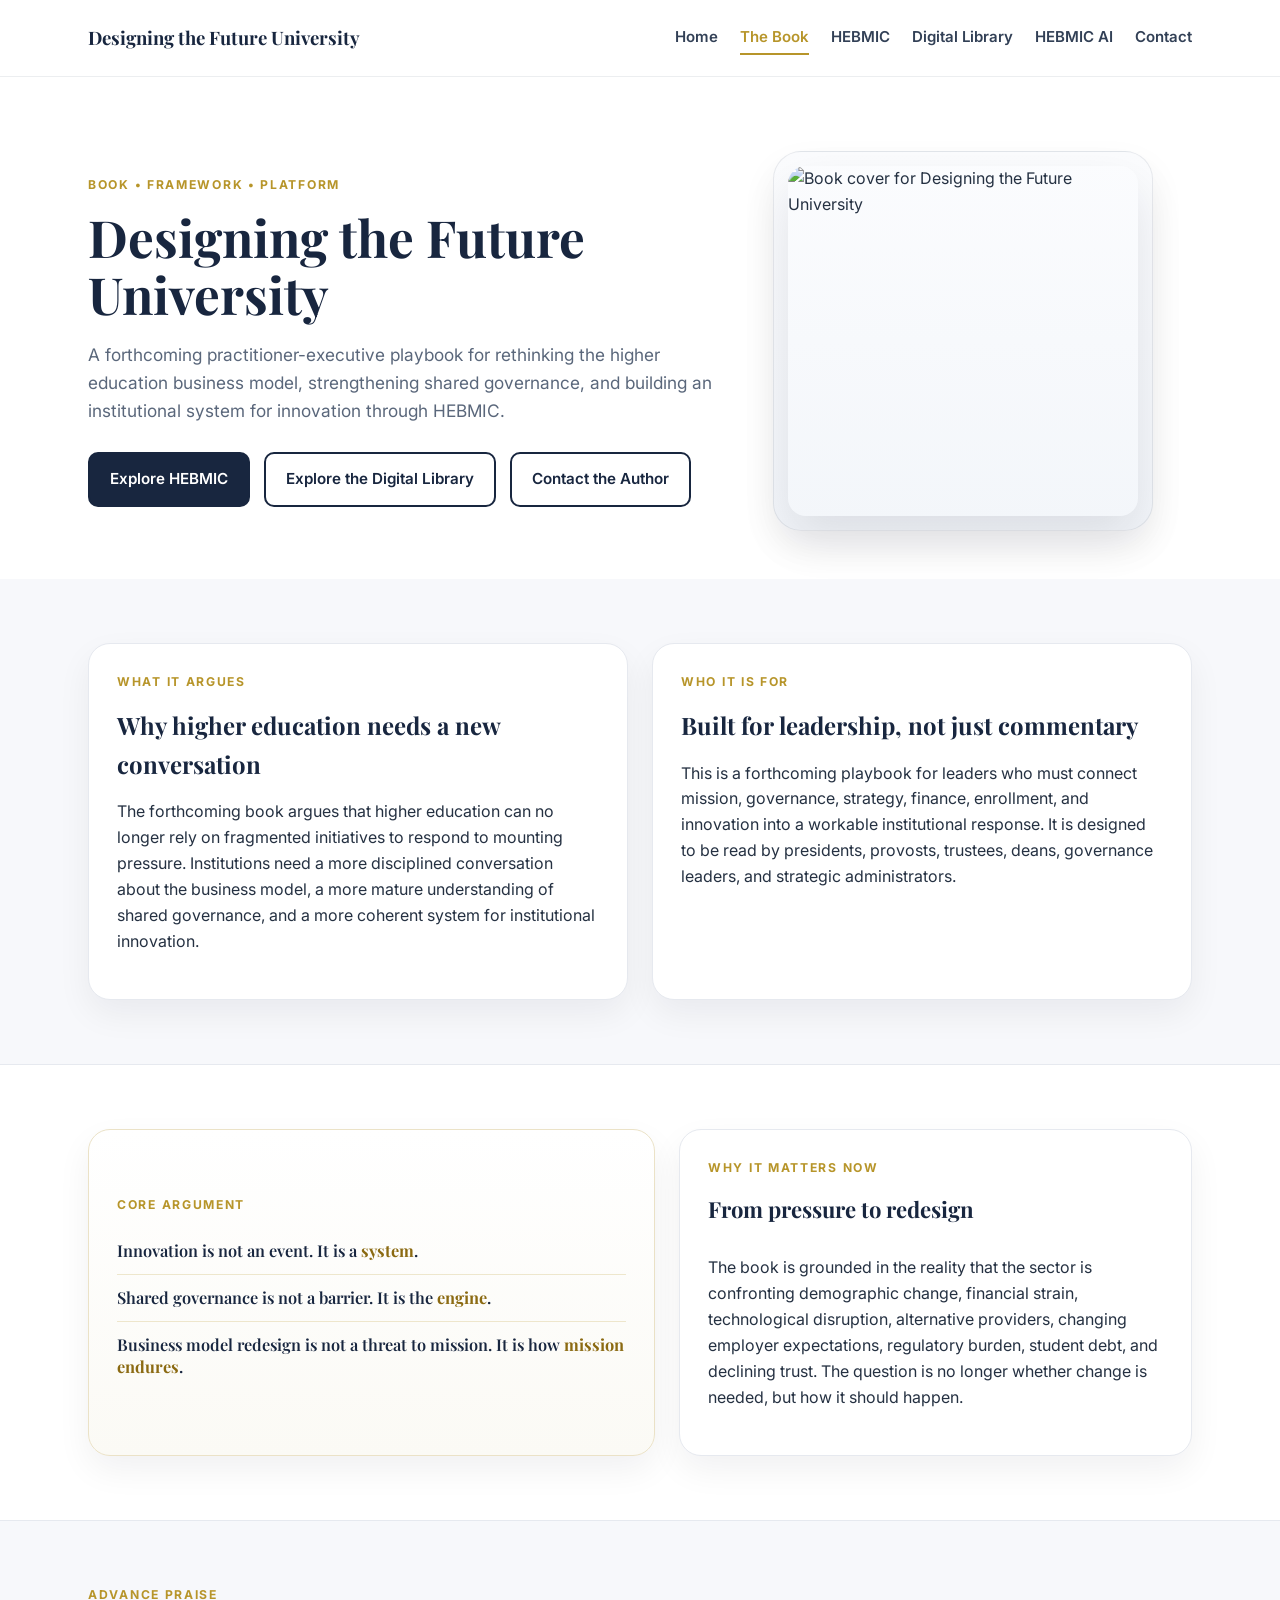
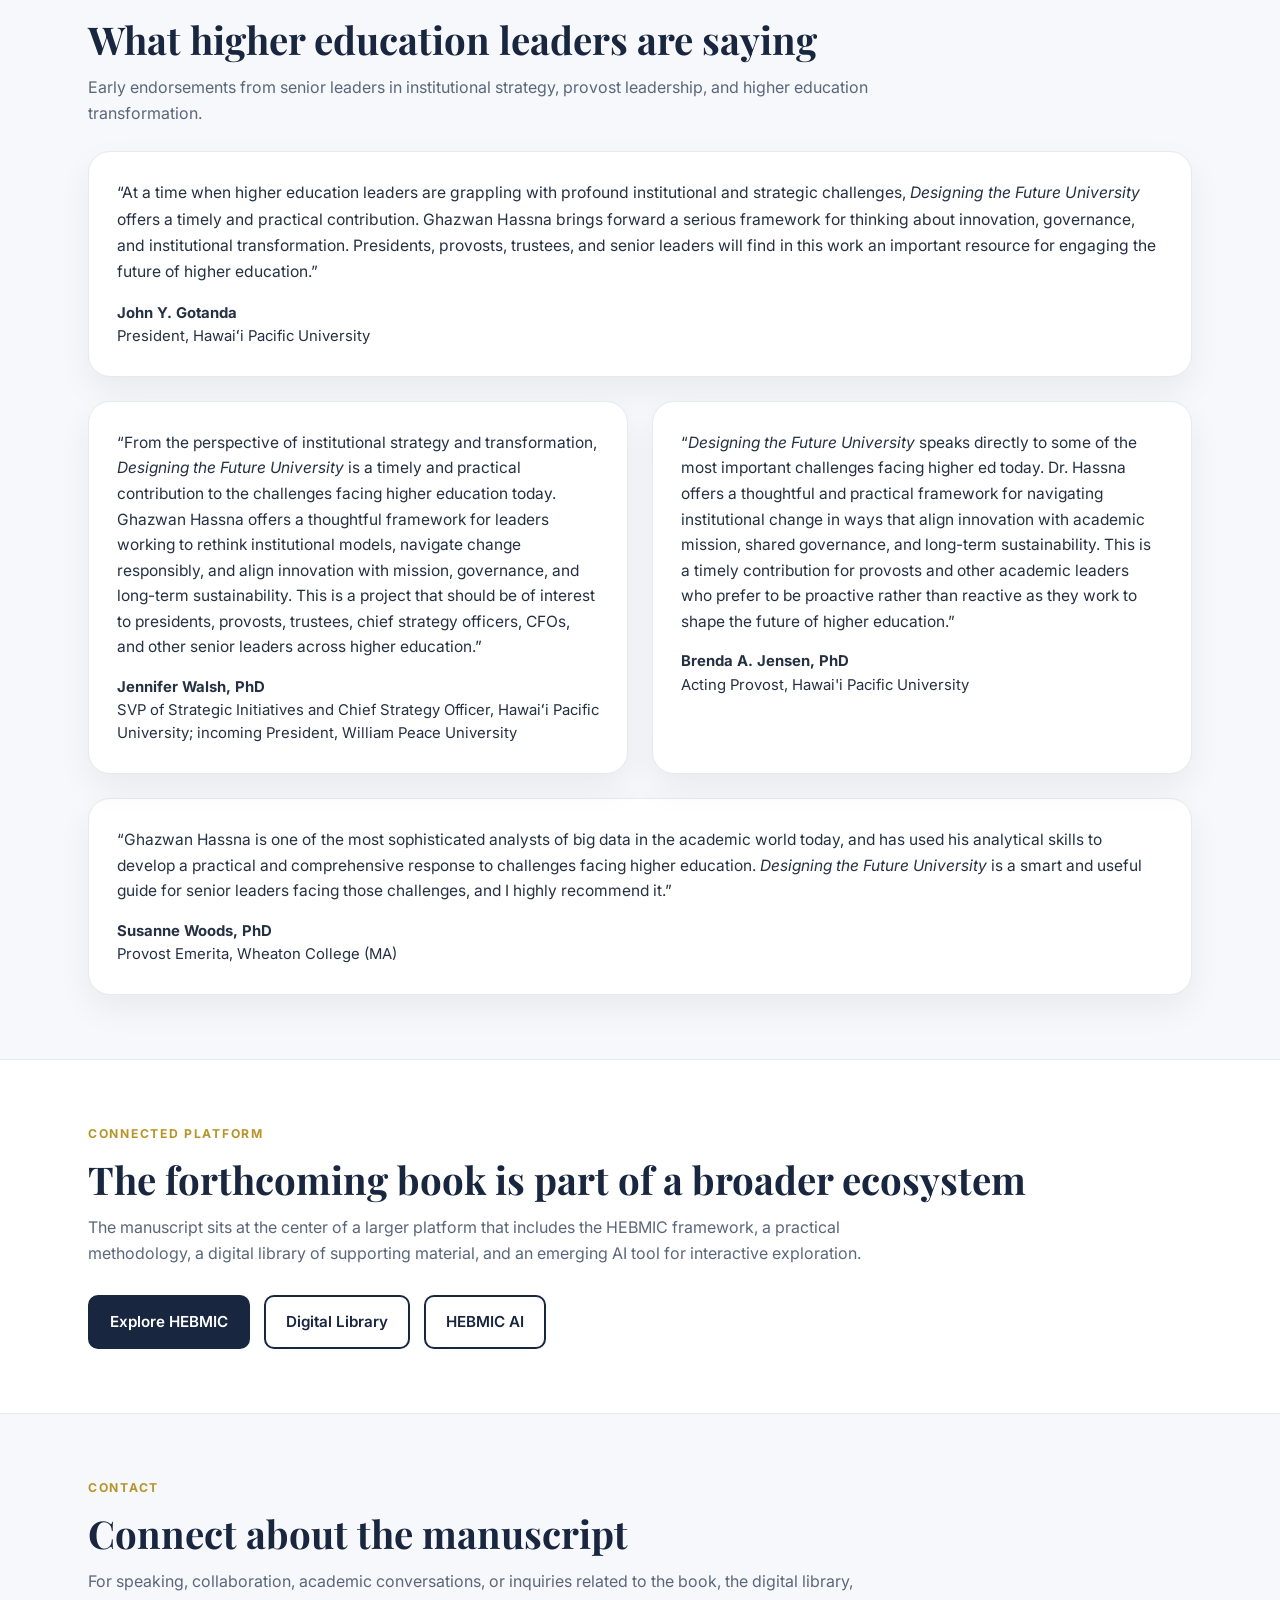
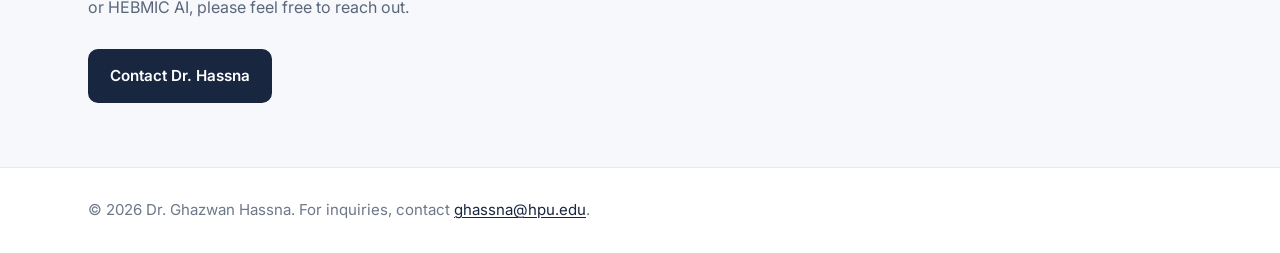
==== book.html @ bd714f0e "Update book.html" ====
<!DOCTYPE html><html lang="en"><head><meta charset="UTF-8"><meta name="viewport" content="width=device-width, initial-scale=1.0"><title>The Book | Designing the Future University</title><link rel="stylesheet" href="styles.css">
<!-- Google tag (gtag.js) -->
<script async src="https://www.googletagmanager.com/gtag/js?id=G-FE141B1GD9"></script>
<script>
  window.dataLayer = window.dataLayer || [];
  function gtag(){dataLayer.push(arguments);}
  gtag('js', new Date());

  gtag('config', 'G-FE141B1GD9');
</script>
</head><body>
<header class="site-header"><div class="container header-inner"><a class="brand" href="index.html">Designing the Future University</a><nav class="nav"><a class="" href="index.html">Home</a><a class="active" href="book.html">The Book</a><a class="" href="hebmic.html">HEBMIC</a><a class="" href="digital-library.html">Digital Library</a><a class="" href="hebmic-ai.html">HEBMIC AI</a><a href="#contact">Contact</a></nav></div></header>
<main>
<section class="hero book-hero"><div class="container hero-grid"><div><div class="eyebrow">Book • Framework • Platform</div><h1>Designing the Future University</h1><p class="lead">A forthcoming practitioner-executive playbook for rethinking the higher education business model, strengthening shared governance, and building an institutional system for innovation through HEBMIC.</p><div class="button-row"><a class="btn btn-primary" href="hebmic.html">Explore HEBMIC</a><a class="btn btn-secondary" href="digital-library.html">Explore the Digital Library</a><a class="btn btn-secondary" href="#contact">Contact the Author</a></div></div><div class="hero-card"><img src="front-cover-crop.png" alt="Book cover for Designing the Future University"></div></div></section>
<section class="section white"><div class="container content-grid"><article class="panel"><div class="eyebrow">What It Argues</div><h3>Why higher education needs a new conversation</h3><p>The forthcoming book argues that higher education can no longer rely on fragmented initiatives to respond to mounting pressure. Institutions need a more disciplined conversation about the business model, a more mature understanding of shared governance, and a more coherent system for institutional innovation.</p></article><article class="panel"><div class="eyebrow">Who It Is For</div><h3>Built for leadership, not just commentary</h3><p>This is a forthcoming playbook for leaders who must connect mission, governance, strategy, finance, enrollment, and innovation into a workable institutional response. It is designed to be read by presidents, provosts, trustees, deans, governance leaders, and strategic administrators.</p></article></div></section>
<section class="section tinted divider-top"><div class="container book-thesis-grid"><article class="panel thesis-panel"><div class="eyebrow">Core Argument</div><div class="manifesto-lines"><div class="manifesto-line">Innovation is not an event. It is a <strong>system</strong>.</div><div class="manifesto-line">Shared governance is not a barrier. It is the <strong>engine</strong>.</div><div class="manifesto-line">Business model redesign is not a threat to mission. It is how <strong>mission endures</strong>.</div></div></article><article class="panel"><div class="eyebrow">Why It Matters Now</div><h3>From pressure to redesign</h3><p>The book is grounded in the reality that the sector is confronting demographic change, financial strain, technological disruption, alternative providers, changing employer expectations, regulatory burden, student debt, and declining trust. The question is no longer whether change is needed, but how it should happen.</p></article></div></section>

<section class="section white divider-top" id="endorsements">
  <div class="container">
    <div class="eyebrow">Advance Praise</div>
    <h2 class="section-title">What higher education leaders are saying</h2>
    <p class="section-intro">Early endorsements from senior leaders in institutional strategy, provost leadership, and higher education transformation.</p>

    <article class="panel" style="margin-bottom:24px;">
      <p style="margin:0 0 16px;font-size:.98rem;line-height:1.68;">“At a time when higher education leaders are grappling with profound institutional and strategic challenges, <em>Designing the Future University</em> offers a timely and practical contribution. Ghazwan Hassna brings forward a serious framework for thinking about innovation, governance, and institutional transformation. Presidents, provosts, trustees, and senior leaders will find in this work an important resource for engaging the future of higher education.”</p>
      <p style="margin:0;font-size:.93rem;line-height:1.55;"><strong>John Y. Gotanda</strong><br>President, Hawaiʻi Pacific University</p>
    </article>

    <div class="content-grid">
      <article class="panel">
        <p style="margin:0 0 16px;font-size:.97rem;line-height:1.65;">“From the perspective of institutional strategy and transformation, <em>Designing the Future University</em> is a timely and practical contribution to the challenges facing higher education today. Ghazwan Hassna offers a thoughtful framework for leaders working to rethink institutional models, navigate change responsibly, and align innovation with mission, governance, and long-term sustainability. This is a project that should be of interest to presidents, provosts, trustees, chief strategy officers, CFOs, and other senior leaders across higher education.”</p>
        <p style="margin:0;font-size:.93rem;line-height:1.55;"><strong>Jennifer Walsh, PhD</strong><br>SVP of Strategic Initiatives and Chief Strategy Officer, Hawaiʻi Pacific University; incoming President, William Peace University</p>
      </article>

      <article class="panel">
        <p style="margin:0 0 16px;font-size:.97rem;line-height:1.65;">“<em>Designing the Future University</em> speaks directly to some of the most important challenges facing higher ed today. Dr. Hassna offers a thoughtful and practical framework for navigating institutional change in ways that align innovation with academic mission, shared governance, and long-term sustainability. This is a timely contribution for provosts and other academic leaders who prefer to be proactive rather than reactive as they work to shape the future of higher education.”</p>
        <p style="margin:0;font-size:.93rem;line-height:1.55;"><strong>Brenda A. Jensen, PhD</strong><br>Acting Provost, Hawai'i Pacific University</p>
      </article>
    </div>

    <article class="panel" style="margin-top:24px;">
      <p style="margin:0 0 16px;font-size:.97rem;line-height:1.65;">“Ghazwan Hassna is one of the most sophisticated analysts of big data in the academic world today, and has used his analytical skills to develop a practical and comprehensive response to challenges facing higher education. <em>Designing the Future University</em> is a smart and useful guide for senior leaders facing those challenges, and I highly recommend it.”</p>
      <p style="margin:0;font-size:.93rem;line-height:1.55;"><strong>Susanne Woods, PhD</strong><br>Provost Emerita, Wheaton College (MA)</p>
    </article>
  </div>
</section>

<section class="section divider-top"><div class="container"><div class="eyebrow">Connected Platform</div><h2 class="section-title">The forthcoming book is part of a broader ecosystem</h2><p class="section-intro">The manuscript sits at the center of a larger platform that includes the HEBMIC framework, a practical methodology, a digital library of supporting material, and an emerging AI tool for interactive exploration.</p><div class="button-row"><a class="btn btn-primary" href="hebmic.html">Explore HEBMIC</a><a class="btn btn-secondary" href="digital-library.html">Digital Library</a><a class="btn btn-secondary" href="hebmic-ai.html">HEBMIC AI</a></div></div></section>
<section class="section soft divider-top" id="contact"><div class="container"><div class="eyebrow">Contact</div><h2 class="section-title">Connect about the manuscript</h2><p class="section-intro">For speaking, collaboration, academic conversations, or inquiries related to the book, the digital library, or HEBMIC AI, please feel free to reach out.</p><div class="button-row"><a class="btn btn-primary" href="mailto:ghassna@hpu.edu">Contact Dr. Hassna</a></div></div></section>
</main><footer class="footer"><div class="container">© 2026 Dr. Ghazwan Hassna. For inquiries, contact <a class="contact-link" href="mailto:ghassna@hpu.edu">ghassna@hpu.edu</a>.</div></footer></body></html>
---- styles.css ----
@import url('https://fonts.googleapis.com/css2?family=Playfair+Display:wght@500;600;700&family=Inter:wght@300;400;500;600;700&family=Material+Symbols+Outlined:opsz,wght,FILL,GRAD@24,500,0,0&display=swap');
:root{
  --navy:#18263f;
  --navy-2:#243757;
  --gold:#b7952a;
  --gold-soft:#efe7cf;
  --ink:#253142;
  --muted:#5a677b;
  --line:#e6e9ef;
  --surface:#ffffff;
  --surface-alt:#f7f8fb;
  --surface-alt-2:#f3f5f8;
  --shadow:0 14px 34px rgba(15,23,42,.06);
  --radius:22px;
}
*{box-sizing:border-box}
html{scroll-behavior:smooth}
body{margin:0;font-family:Inter,system-ui,sans-serif;color:var(--ink);background:#fff;line-height:1.62}
a{text-decoration:none;color:inherit}
img{max-width:100%;display:block}
.container{max-width:1160px;margin:0 auto;padding:0 28px}
.site-header{position:sticky;top:0;z-index:100;background:rgba(255,255,255,.94);backdrop-filter:blur(10px);border-bottom:1px solid rgba(24,38,63,.08)}
.header-inner{min-height:76px;display:flex;align-items:center;justify-content:space-between;gap:24px}
.brand{font-family:'Playfair Display',Georgia,serif;font-size:1.16rem;font-weight:700;color:var(--navy)}
.nav{display:flex;gap:22px;flex-wrap:wrap;align-items:center}
.nav a{font-size:.94rem;font-weight:600;color:#324056;padding:4px 0;border-bottom:2px solid transparent;transition:.2s}
.nav a:hover,.nav a.active{color:var(--gold);border-bottom-color:var(--gold)}
.section{padding:64px 0}
.section.soft{background:var(--surface-alt)}
.section.soft-2{background:var(--surface-alt-2)}
.section-title,.hero h1{font-family:'Playfair Display',Georgia,serif;color:var(--navy);line-height:1.12;margin:0 0 14px}
.hero{padding:74px 0 56px;background:linear-gradient(180deg,#ffffff 0%, #fafbfd 100%)}
.hero-grid{display:grid;grid-template-columns:minmax(0,1.2fr) minmax(300px,.8fr);gap:56px;align-items:center}
.eyebrow{font-size:.76rem;font-weight:700;letter-spacing:.14em;text-transform:uppercase;color:var(--gold);margin-bottom:14px}
.hero h1{font-size:clamp(2.35rem,4vw,4rem)}
.lead{font-size:1.08rem;max-width:720px;color:var(--muted)}
.button-row{display:flex;gap:14px;flex-wrap:wrap;margin-top:28px}
.btn{display:inline-flex;align-items:center;justify-content:center;padding:13px 20px;border-radius:10px;font-size:.95rem;font-weight:600;border:2px solid var(--navy);transition:.2s}
.btn-primary{background:var(--navy);color:#fff}
.btn-primary:hover{background:var(--navy-2)}
.btn-secondary{background:#fff;color:var(--navy)}
.btn-secondary:hover{background:var(--navy);color:#fff}
.hero-card{display:flex;justify-content:center;align-items:center}
.cover-frame{background:linear-gradient(180deg,#f8f3e3 0%, #ffffff 75%);padding:16px;border-radius:28px;border:1px solid #eadfbd;box-shadow:var(--shadow)}
.cover-frame img{width:min(100%,360px);aspect-ratio: 3 / 4.35;object-fit:cover;border-radius:20px;box-shadow:0 18px 40px rgba(15,23,42,.12)}
.section-title{font-size:clamp(1.9rem,3vw,2.75rem)}
.section-intro{max-width:780px;color:var(--muted);margin:0 0 24px}
.divider-top{border-top:1px solid var(--line)}
.book-thesis-grid{display:grid;grid-template-columns:1fr 1fr;gap:24px;align-items:stretch}
.panel{background:#fff;border:1px solid var(--line);border-radius:var(--radius);box-shadow:var(--shadow);padding:28px;height:100%}
.panel h3{margin:0 0 12px;color:var(--navy);font-size:1.5rem;font-family:'Playfair Display',Georgia,serif}
.thesis-panel{background:linear-gradient(180deg,#ffffff 0%, #fbfaf5 100%);border-color:#ebe2c7}
.manifesto-lines{display:grid;gap:0}
.manifesto-line{padding:16px 0;font-family:'Playfair Display',Georgia,serif;font-size:clamp(1.35rem,1.9vw,1.8rem);line-height:1.32;color:var(--navy);font-weight:600}
.manifesto-line+.manifesto-line{border-top:1px solid rgba(183,149,42,.22)}
.manifesto-line strong{color:#8b6a12}
.pressure-grid{display:grid;grid-template-columns:repeat(2,minmax(0,1fr));gap:16px;margin-top:26px}
.pressure-card{background:#fff;border:1px solid var(--line);border-radius:18px;padding:16px 18px;box-shadow:0 10px 24px rgba(15,23,42,.04)}
.pressure-head{display:grid;grid-template-columns:72px 1fr;gap:14px;align-items:center;margin-bottom:10px}
.pressure-thumb{width:72px;height:72px;border-radius:16px;overflow:hidden;border:1px solid #dfe5ee;background:#fff;display:flex;align-items:center;justify-content:center}
.pressure-thumb img{width:100%;height:100%;object-fit:cover}
.pressure-card h3{margin:0;color:var(--navy);font-size:1.08rem;line-height:1.26}
.pressure-card p{margin:0;color:var(--muted);font-size:.96rem}
.question-grid{display:grid;grid-template-columns:repeat(3,minmax(0,1fr));gap:18px;margin-top:20px}
.question-card{background:linear-gradient(180deg,#ffffff 0%,#fbfcfe 100%);border:1px solid rgba(16,32,60,.08);border-radius:24px;padding:18px;box-shadow:var(--shadow);position:relative}
.question-card::before{content:"";position:absolute;inset:0;border-top:6px solid var(--question-accent,var(--navy));border-radius:24px;pointer-events:none}
.question-card.q1{--question-accent:#184c87}.question-card.q2{--question-accent:#6d9a84}.question-card.q3{--question-accent:#bf8730}
.question-header{display:flex;align-items:center;gap:14px;margin-bottom:12px}
.question-icon-shell{width:78px;height:78px;min-width:78px;border-radius:18px;display:flex;align-items:center;justify-content:center;background:linear-gradient(180deg,rgba(255,255,255,.97) 0%, rgba(247,249,252,.98) 100%);box-shadow:inset 0 1px 0 rgba(255,255,255,.75),0 10px 20px rgba(13,23,38,.08)}
.question-card.q1 .question-icon-shell{border:2px solid rgba(24,76,135,.28)}
.question-card.q2 .question-icon-shell{border:2px solid rgba(109,154,132,.32)}
.question-card.q3 .question-icon-shell{border:2px solid rgba(191,135,48,.32)}
.question-icon-shell img{width:52px;height:52px;object-fit:contain}
.question-card h3{margin:0;color:var(--question-accent,var(--navy));font-size:1.18rem;line-height:1.2}
.question-card p{margin:0;color:var(--navy);font-size:1rem;line-height:1.55}
.problem-grid{display:grid;grid-template-columns:repeat(3,minmax(0,1fr));gap:18px;margin-top:22px}
.problem-card{background:#fff;border:1px solid var(--line);border-radius:22px;padding:24px;box-shadow:var(--shadow);position:relative;overflow:hidden}
.problem-card::before{content:"";position:absolute;left:0;top:0;bottom:0;width:6px;background:var(--problem-accent,var(--navy))}
.problem-card.p1{--problem-accent:#1d4c87}.problem-card.p2{--problem-accent:#6f9b86}.problem-card.p3{--problem-accent:#b6832e}
.problem-kicker{font-size:.78rem;font-weight:700;letter-spacing:.12em;text-transform:uppercase;color:var(--problem-accent,var(--navy));margin-bottom:12px}
.problem-card h3{margin:0 0 10px;color:var(--navy);font-size:1.24rem;font-family:'Playfair Display',Georgia,serif}
.problem-card p{margin:0;color:var(--muted)}
.framework-card{background:#fff;border:1px solid var(--line);border-radius:26px;box-shadow:var(--shadow);padding:30px}
.framework-top{display:grid;grid-template-columns:240px 1fr;gap:28px;align-items:center;margin-bottom:28px}
.framework-logo-left{display:flex;align-items:center;justify-content:center;background:linear-gradient(180deg,#fff 0%,#f8f9fb 100%);border:1px solid var(--line);border-radius:24px;padding:18px;min-height:220px}
.framework-logo-left img{max-width:180px;max-height:180px;object-fit:contain}
.steps{display:grid;grid-template-columns:repeat(5,minmax(0,1fr));gap:14px}
.step{background:var(--surface-alt);border:1px solid var(--line);border-radius:18px;padding:18px}
.step-num{display:inline-flex;width:34px;height:34px;border-radius:50%;align-items:center;justify-content:center;background:var(--navy);color:#fff;font-weight:700;margin-bottom:12px}
.step h3{margin:0 0 8px;color:var(--navy);font-size:1.02rem}
.step p{margin:0;color:var(--muted);font-size:.93rem}
.audience-layout{display:grid;grid-template-columns:repeat(3,minmax(0,1fr));gap:18px;margin-top:24px}
.audience-column{background:#fff;border:1px solid var(--line);border-radius:20px;padding:24px;box-shadow:0 10px 24px rgba(15,23,42,.04)}
.audience-column h3{margin:0 0 12px;color:var(--navy);font-size:1.2rem}
.audience-column ul{margin:0;padding-left:18px;color:var(--muted)}
.audience-column li+li{margin-top:8px}
.feature-strip{display:grid;grid-template-columns:1.15fr .85fr;gap:24px;align-items:stretch}
.video-shell{position:relative;width:100%;padding-top:56.25%;overflow:hidden;border-radius:18px;border:1px solid var(--line);box-shadow:var(--shadow);background:#000}
.video-shell iframe{position:absolute;inset:0;width:100%;height:100%;border:0}
.info-card{padding:26px;border:1px solid var(--line);border-radius:22px;background:#fff;box-shadow:var(--shadow)}
.author-note{color:var(--muted)}
.page-hero{padding:64px 0 44px;background:linear-gradient(180deg,#ffffff 0%, #fafbfd 100%)}
.page-hero-grid{display:grid;grid-template-columns:minmax(0,1fr) 320px;gap:40px;align-items:center}
.content-grid{display:grid;grid-template-columns:1fr 1fr;gap:24px;align-items:stretch}
.book-thesis-grid{display:grid;grid-template-columns:1fr 1fr;gap:24px;align-items:stretch}
.book-thesis-grid > .panel{height:100%;display:flex;flex-direction:column;justify-content:flex-start}
.book-thesis-grid .thesis-panel{justify-content:center}
.book-thesis-grid .manifesto-line{font-size:1.16rem;line-height:1.38;padding:14px 0}
.methodology-ring{display:grid;grid-template-columns:repeat(5,1fr);gap:14px;margin-top:24px}
.methodology-center{background:linear-gradient(180deg,#fff 0%,#fbfaf5 100%);border:1px solid #ebe2c7;border-radius:20px;padding:22px;margin-top:22px;text-align:center}
.library-grid{display:grid;grid-template-columns:repeat(3,minmax(0,1fr));gap:20px}
.resource-item{padding:22px;border:1px solid var(--line);border-radius:20px;background:#fff;box-shadow:0 10px 24px rgba(15,23,42,.04)}
.resource-item h3{margin:0 0 8px;color:var(--navy);font-size:1.18rem}
.resource-item p{margin:0;color:var(--muted)}
.footer{padding:30px 0;border-top:1px solid var(--line);font-size:.94rem;color:#6d7889}
.contact-link{color:var(--navy);text-decoration:underline;text-underline-offset:2px}
@media (max-width:980px){
  .hero-grid,.page-hero-grid,.framework-top,.feature-strip,.content-grid{grid-template-columns:1fr}
  .question-grid,.problem-grid,.audience-layout,.library-grid{grid-template-columns:1fr 1fr}
  .steps,.methodology-ring{grid-template-columns:repeat(2,1fr)}
}
@media (max-width:900px){
  .book-thesis-grid{grid-template-columns:1fr}
  .pressure-grid{grid-template-columns:repeat(2,minmax(0,1fr))}
}
@media (max-width:720px){
  .container{padding:0 20px}
  .nav{gap:14px}
  .section{padding:52px 0}
  .hero{padding-top:52px}
  .question-grid,.problem-grid,.audience-layout,.library-grid,.steps,.methodology-ring,.pressure-grid{grid-template-columns:1fr}
  .pressure-head{grid-template-columns:60px 1fr}
  .pressure-thumb{width:60px;height:60px}
  .question-icon-shell{width:70px;height:70px;min-width:70px}
  .question-icon-shell img{width:46px;height:46px}
  .framework-logo-left{min-height:auto}
  .manifesto-line{font-size:1.1rem}
  .book-thesis-grid .manifesto-line{font-size:1.02rem}
}


/* Restored home/book hero language */
.hero-card img{width:min(100%,380px);height:auto;border-radius:14px;box-shadow:0 18px 40px rgba(15,23,42,.12)}
.book-hero{padding-bottom:48px}
.book-hero .hero-card{justify-content:center}
.book-hero .hero-grid{align-items:center}
/* Ensure consistent nav wrapping across all pages */
@media (max-width:900px){
  .header-inner{align-items:flex-start;padding:14px 0}
}


/* --- Final layout corrections --- */
.section.tinted{background:#f5f7fa}
.section.blue-tint{background:#f1f5f9}
.section.white{background:#ffffff}
.grid-2{display:grid;grid-template-columns:1fr 1fr;gap:24px;align-items:stretch}
.content-grid > .panel{height:100%}

/* Home page rhythm */
.pressure-grid{grid-template-columns:repeat(4,minmax(0,1fr))}
.pressure-card{padding:15px 16px}
.pressure-head{grid-template-columns:64px 1fr;gap:12px}
.pressure-thumb{width:64px;height:64px}
.pressures-section .section-intro,
#framework .section-intro,
#readership .section-intro{max-width:860px}
.thesis-section{background:#f5f7fa}
.thesis-section .manifesto-panel{background:#fff;border-color:var(--line);box-shadow:0 10px 24px rgba(15,23,42,.04)}
.manifesto-line{font-size:clamp(1.22rem,1.6vw,1.48rem)}

/* Keep author + HEBMIC AI side by side on desktop */
.grid-2 > .info-card{height:100%}

/* Book page balance */
.book-thesis-grid{grid-template-columns:1.05fr .95fr}
.book-thesis-grid > .panel{height:100%}
.book-thesis-grid .thesis-panel{padding:28px}
.book-thesis-grid .manifesto-line{font-size:1.02rem;line-height:1.34;padding:12px 0;font-weight:600}
.book-thesis-grid .panel h3{font-size:1.38rem}

@media (max-width:1100px){
  .pressure-grid{grid-template-columns:repeat(4,minmax(0,1fr))}
}
@media (max-width:980px){
  .grid-2{grid-template-columns:1fr 1fr}
  .pressure-grid{grid-template-columns:repeat(2,minmax(0,1fr))}
}
@media (max-width:820px){
  .grid-2,.book-thesis-grid{grid-template-columns:1fr}
}
@media (max-width:720px){
  .pressure-grid{grid-template-columns:1fr}
}


/* --- Elegance pass: cover treatment + home thesis balance --- */
.hero-card{display:flex;justify-content:center;align-items:center}
.hero-card img{width:min(100%,360px);height:auto;display:block;border-radius:18px;box-shadow:0 22px 48px rgba(15,23,42,.10);}
.hero .hero-card, .book-hero .hero-card{background:linear-gradient(180deg,#fbfcfe 0%,#f3f6fa 100%);border:1px solid rgba(22,32,51,.08);border-radius:28px;padding:18px;box-shadow:0 16px 36px rgba(15,23,42,.06);}
.hero .hero-card img, .book-hero .hero-card img{width:100%;max-width:340px;object-fit:contain}
.home-book-thesis-grid{grid-template-columns:1.08fr .92fr;align-items:stretch}
.book-panel{display:flex;flex-direction:column;justify-content:center;background:linear-gradient(180deg,#ffffff 0%,#f9fbfd 100%)}
.book-panel p{margin:0 0 14px;color:var(--muted)}
.compact-row{margin-top:10px}
.home-book-thesis-grid .thesis-panel{display:flex;flex-direction:column;justify-content:center;padding:26px 30px;background:linear-gradient(180deg,#fffdf8 0%,#fbfaf5 100%);border-color:#e9e0c7}
.home-book-thesis-grid .manifesto-lines{gap:0}
.home-book-thesis-grid .manifesto-line{font-size:clamp(1.08rem,1.35vw,1.28rem);line-height:1.34;padding:14px 0;font-weight:600}
.home-book-thesis-grid .manifesto-line+.manifesto-line{border-top:1px solid rgba(183,149,42,.18)}
@media (max-width:980px){
  .hero .hero-card, .book-hero .hero-card{padding:14px}
  .home-book-thesis-grid{grid-template-columns:1fr}
}


/* --- Thread-specific polish: hero image, icon boxes, author placeholder --- */
.hero .hero-card,
.book-hero .hero-card{
  padding:14px;
}
.hero .hero-card img,
.book-hero .hero-card img{
  width:100%;
  max-width:100%;
  aspect-ratio:3 / 4.35;
  object-fit:cover;
  object-position:center;
  border-radius:18px;
  display:block;
}

.pressure-head{
  grid-template-columns:72px 1fr;
  gap:14px;
  align-items:center;
}
.pressure-icon{
  width:72px;
  height:72px;
  border-radius:18px;
  display:flex;
  align-items:center;
  justify-content:center;
  background:linear-gradient(180deg,#ffffff 0%, #f5f7fb 100%);
  border:1px solid #e1e6ef;
  box-shadow:inset 0 1px 0 rgba(255,255,255,.85), 0 8px 18px rgba(15,23,42,.05);
  font-size:2rem;
  line-height:1;
}
.pressure-card h3{
  font-size:1.02rem;
  line-height:1.24;
  letter-spacing:-0.01em;
}

.audience-column{
  position:relative;
}
.audience-icon{
  width:74px;
  height:74px;
  margin:0 0 16px;
  border-radius:20px;
  display:flex;
  align-items:center;
  justify-content:center;
  background:linear-gradient(180deg,#ffffff 0%, #f5f7fb 100%);
  border:1px solid #e1e6ef;
  box-shadow:inset 0 1px 0 rgba(255,255,255,.85), 0 8px 18px rgba(15,23,42,.05);
  font-size:2rem;
  line-height:1;
}
.audience-column h3{
  font-size:1.14rem;
  line-height:1.24;
  margin:0 0 12px;
}

.author{
  display:grid;
  grid-template-columns:112px 1fr;
  gap:20px;
  align-items:center;
}
.author-photo{
  width:112px;
  height:112px;
  border-radius:50%;
  object-fit:cover;
  object-position:center;
  background:linear-gradient(180deg,#eef2f7 0%, #e2e8f0 100%);
  border:3px solid rgba(183,149,42,.9);
  box-shadow:0 0 0 6px rgba(183,149,42,.12), 0 12px 28px rgba(15,23,42,.08);
}

@media (max-width:720px){
  .pressure-head{
    grid-template-columns:64px 1fr;
    gap:12px;
  }
  .pressure-icon{
    width:64px;
    height:64px;
    border-radius:16px;
    font-size:1.8rem;
  }
  .audience-icon{
    width:68px;
    height:68px;
    border-radius:18px;
    font-size:1.8rem;
  }
  .author{
    grid-template-columns:88px 1fr;
    gap:16px;
    align-items:start;
  }
  .author-photo{
    width:88px;
    height:88px;
    box-shadow:0 0 0 5px rgba(183,149,42,.12), 0 10px 22px rgba(15,23,42,.08);
  }
}


/* --- Thread-specific revision 2: square hero frame, inline audience header, author alignment --- */
.hero .hero-card,
.book-hero .hero-card{
  width:min(100%,380px);
  aspect-ratio:1 / 1;
  padding:14px;
  display:flex;
  align-items:center;
  justify-content:center;
}
.hero .hero-card img,
.book-hero .hero-card img{
  width:100%;
  height:100%;
  max-width:none;
  aspect-ratio:auto;
  object-fit:cover;
  object-position:center;
}

.audience-head{
  display:flex;
  align-items:center;
  gap:14px;
  margin-bottom:14px;
}
.audience-icon{
  width:68px;
  height:68px;
  margin:0;
  flex:0 0 68px;
}
.audience-column h3{
  margin:0;
}

.author{
  display:block;
}
.author-head{
  display:flex;
  align-items:center;
  justify-content:center;
  gap:18px;
  margin-bottom:18px;
}
.author-head .section-title{
  margin-bottom:0;
}
.author-body{
  text-align:left;
}
.author-photo{
  flex:0 0 112px;
}

@media (max-width:720px){
  .hero .hero-card,
  .book-hero .hero-card{
    width:min(100%,320px);
    padding:12px;
  }
  .audience-head{
    gap:12px;
  }
  .audience-icon{
    width:60px;
    height:60px;
    flex-basis:60px;
    font-size:1.65rem;
  }
  .author-head{
    flex-direction:column;
    text-align:center;
    gap:14px;
  }
}

/* --- Alternating section backgrounds only --- */
main > section:nth-of-type(odd){
  background:#ffffff !important;
}
main > section:nth-of-type(even){
  background:var(--surface-alt) !important;
}


/* HEBMIC section CTA */
.framework-cta{margin-top:18px}


/* Digital Library page layout */
.featured-library{display:grid;grid-template-columns:1fr;gap:18px}
.featured-library .video-shell{max-width:100%}
.featured-library-copy{max-width:920px}
.library-subgrid{display:grid;grid-template-columns:repeat(3,minmax(0,1fr));gap:20px;margin-top:24px}
.library-video-card{background:#fff;border:1px solid var(--line);border-radius:20px;box-shadow:0 10px 24px rgba(15,23,42,.04);overflow:hidden;height:100%}
.library-video-card .video-shell{border:none;border-radius:0;box-shadow:none}
.library-video-copy{padding:18px}
.library-video-copy h3{margin:0 0 8px;color:var(--navy);font-size:1.08rem;line-height:1.28}
.library-video-copy p{margin:0;color:var(--muted);font-size:.95rem;line-height:1.55}
@media (max-width:980px){
  .library-subgrid{grid-template-columns:1fr 1fr}
}
@media (max-width:720px){
  .library-subgrid{grid-template-columns:1fr}
}

.material-symbols-outlined{
  font-family:'Material Symbols Outlined';
  font-weight:normal;
  font-style:normal;
  font-size:30px;
  line-height:1;
  letter-spacing:normal;
  text-transform:none;
  display:inline-block;
  white-space:nowrap;
  word-wrap:normal;
  direction:ltr;
  -webkit-font-feature-settings:'liga';
  -webkit-font-smoothing:antialiased;
  font-variation-settings:'FILL' 0,'wght' 500,'GRAD' 0,'opsz' 24;
}

/* --- HEBMIC design principles section: scoped to avoid affecting other sections --- */
.hebmic-principles-section .section-intro{
  max-width:920px;
}
.hebmic-principles-section .principles-grid{
  display:grid;
  grid-template-columns:repeat(3,minmax(0,1fr));
  gap:20px;
  margin-top:28px;
  margin-bottom:34px;
}
.hebmic-principles-section .principle-card{
  background:#fff;
  border:1px solid var(--line);
  border-radius:22px;
  box-shadow:0 10px 24px rgba(15,23,42,.05);
  padding:24px;
  position:relative;
  overflow:hidden;
}
.hebmic-principles-section .principle-card::before{
  content:"";
  position:absolute;
  inset:0 0 auto 0;
  height:6px;
  background:var(--principle-accent, var(--navy));
}
.hebmic-principles-section .principle-card-1{--principle-accent:#1d5f9a}
.hebmic-principles-section .principle-card-2{--principle-accent:#2d8c97}
.hebmic-principles-section .principle-card-3{--principle-accent:#2aa37d}
.hebmic-principles-section .principle-card-4{--principle-accent:#8d4f9b}
.hebmic-principles-section .principle-card-5{--principle-accent:#d16c2d}
.hebmic-principles-section .principle-card-6{--principle-accent:#d4a227}
.hebmic-principles-section .principle-head{
  display:flex;
  align-items:center;
  gap:14px;
  margin-bottom:14px;
}
.hebmic-principles-section .principle-icon{
  width:44px;
  height:44px;
  flex:0 0 44px;
  border-radius:14px;
  display:flex;
  align-items:center;
  justify-content:center;
  background:var(--principle-accent, var(--navy));
  color:#fff;
  box-shadow:0 8px 18px rgba(15,23,42,.12);
}
.hebmic-principles-section .principle-icon svg{
  width:22px;
  height:22px;
  display:block;
}
.hebmic-principles-section .principle-card h3{
  margin:0;
  color:var(--navy);
  font-size:1.24rem;
  line-height:1.18;
  font-family:'Playfair Display',Georgia,serif;
}
.hebmic-principles-section .principle-card p{
  margin:0;
  color:var(--ink);
  font-size:1rem;
  line-height:1.58;
}

@media (max-width:980px){
  .hebmic-principles-section .principles-grid{
    grid-template-columns:repeat(2,minmax(0,1fr));
  }
}

@media (max-width:720px){
  .hebmic-principles-section .principles-grid{
    grid-template-columns:1fr;
  }
  .hebmic-principles-section .principle-card{
    padding:22px 20px;
  }
}

@media (max-width:720px){
  .site-header{
    position: sticky;
    top: 0;
  }

  .header-inner{
    min-height: auto;
    flex-direction: column;
    align-items: center;
    justify-content: center;
    gap: 14px;
    padding: 14px 0 16px;
  }

  .brand{
    font-size: 1.08rem;
    text-align: center;
    line-height: 1.2;
    max-width: 240px;
  }

  .nav{
    justify-content: center;
    gap: 14px 22px;
  }

  .nav a{
    font-size: 0.95rem;
    padding: 2px 0;
  }

  .hero .button-row,
  .page-hero .button-row{
    flex-direction: column;
    align-items: stretch;
  }

  .hero .button-row .btn,
  .page-hero .button-row .btn{
    width: 100%;
  }
}

/* HEBMIC page: single clean override block */
main > section.hebmic-principles-section{
  background:#ffffff !important;
  padding-top:64px !important;
  padding-bottom:96px !important;
}

main > section.hebmic-video-section{
  background:var(--surface-alt-2) !important;
  padding-top:64px !important;
  padding-bottom:48px !important;
}

.hebmic-principles-section .section-intro,
.hebmic-video-section .section-intro{
  max-width:100% !important;
}

.hebmic-principles-section .principles-grid{
  margin-bottom:0 !important;
}

.hebmic-video-section .button-row{
  justify-content:flex-start !important;
  margin-top:18px !important;
  margin-bottom:0 !important;
}

.hebmic-video-section .btn{
  width:auto !important;
}
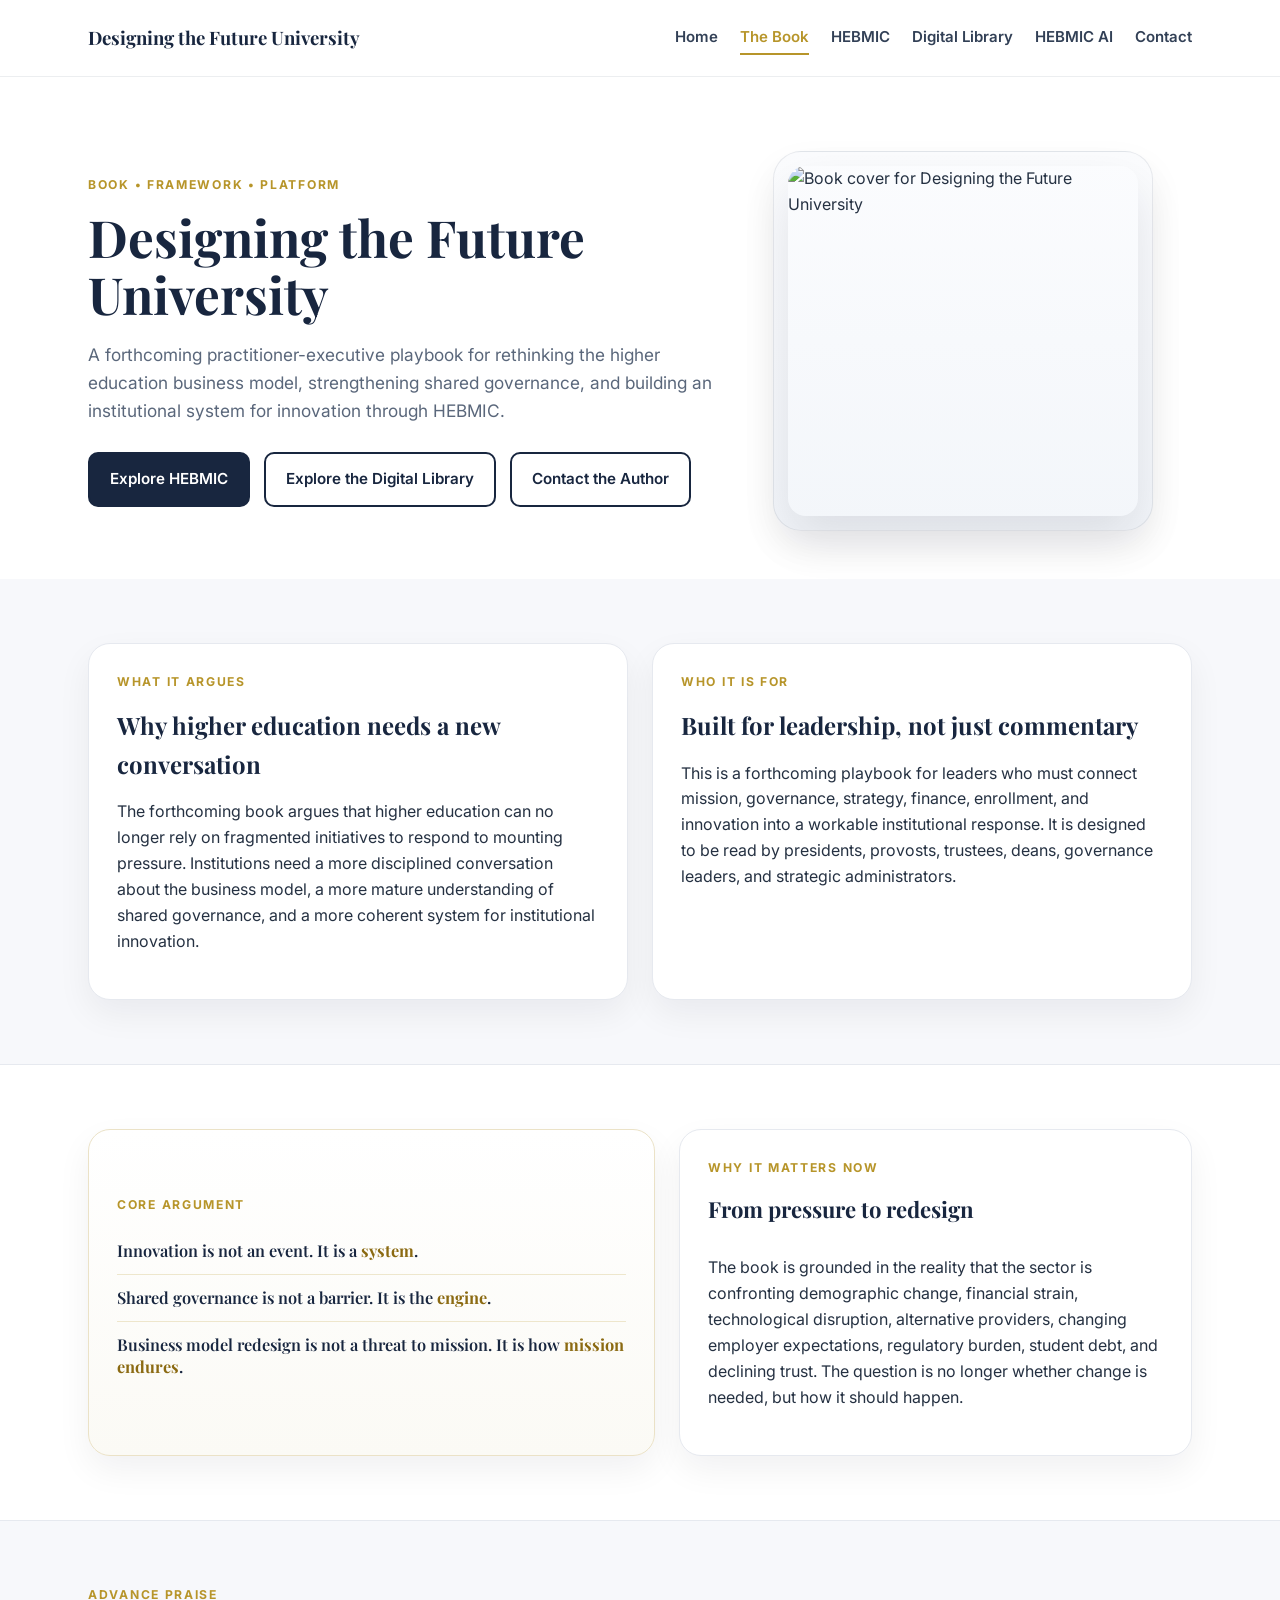
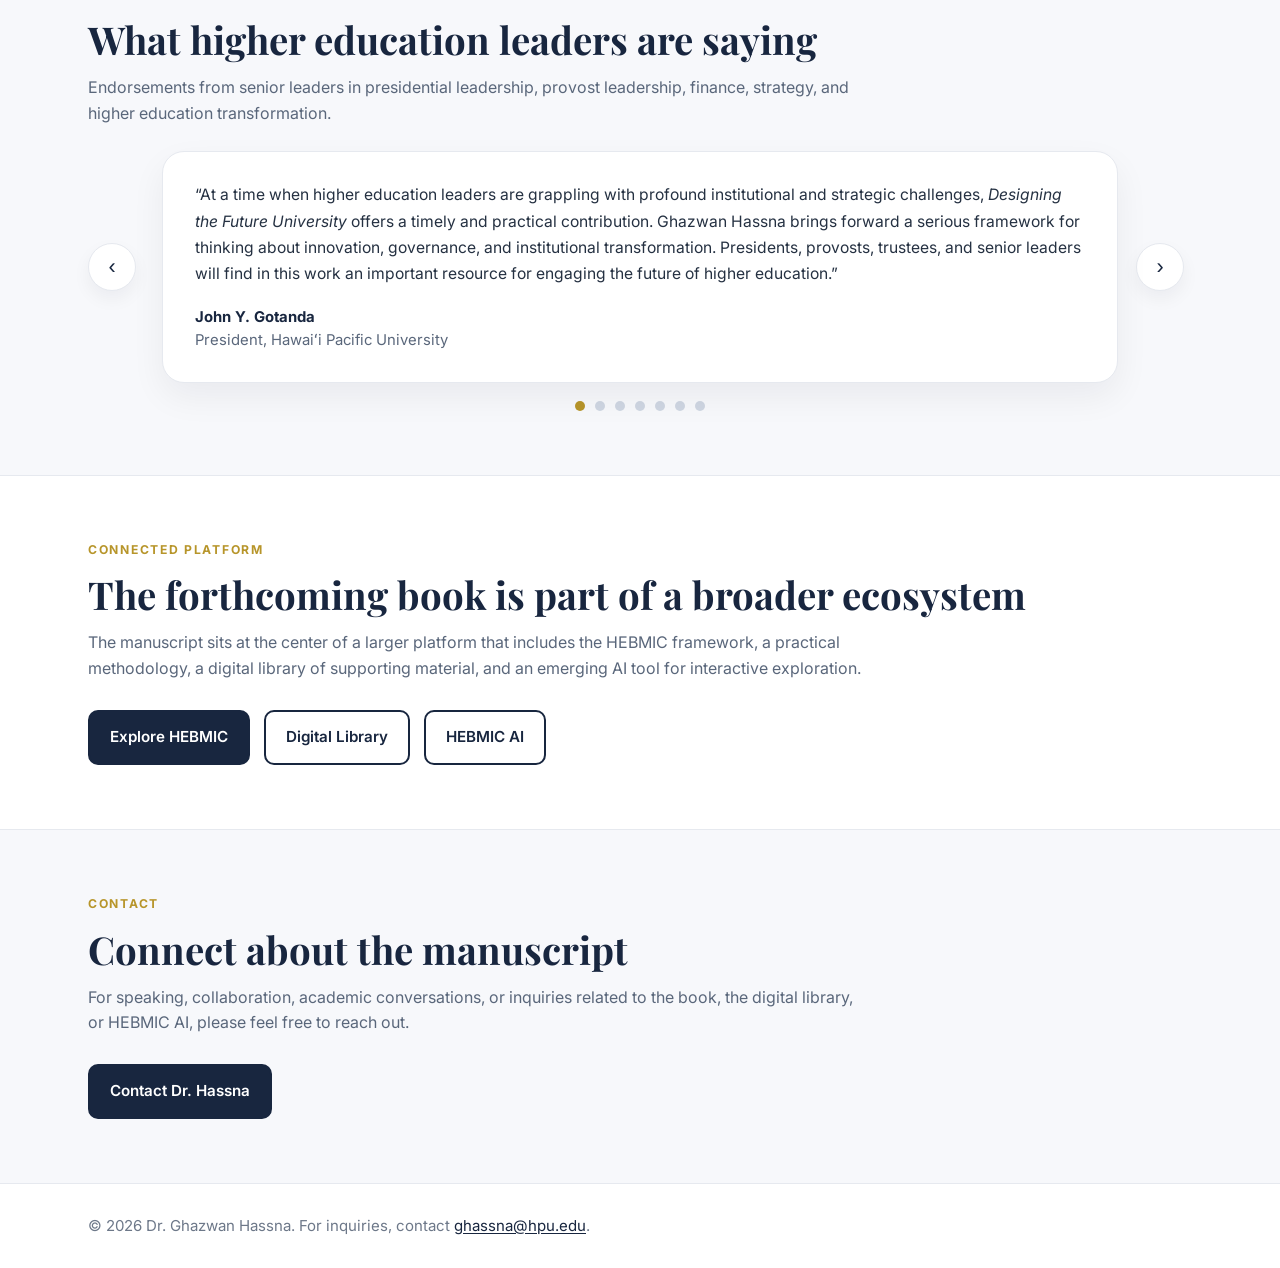
==== commit 7bd1775b: "Update book.html" ====
--- a/book.html
+++ b/book.html
@@ -15,33 +15,143 @@
 <section class="section white"><div class="container content-grid"><article class="panel"><div class="eyebrow">What It Argues</div><h3>Why higher education needs a new conversation</h3><p>The forthcoming book argues that higher education can no longer rely on fragmented initiatives to respond to mounting pressure. Institutions need a more disciplined conversation about the business model, a more mature understanding of shared governance, and a more coherent system for institutional innovation.</p></article><article class="panel"><div class="eyebrow">Who It Is For</div><h3>Built for leadership, not just commentary</h3><p>This is a forthcoming playbook for leaders who must connect mission, governance, strategy, finance, enrollment, and innovation into a workable institutional response. It is designed to be read by presidents, provosts, trustees, deans, governance leaders, and strategic administrators.</p></article></div></section>
 <section class="section tinted divider-top"><div class="container book-thesis-grid"><article class="panel thesis-panel"><div class="eyebrow">Core Argument</div><div class="manifesto-lines"><div class="manifesto-line">Innovation is not an event. It is a <strong>system</strong>.</div><div class="manifesto-line">Shared governance is not a barrier. It is the <strong>engine</strong>.</div><div class="manifesto-line">Business model redesign is not a threat to mission. It is how <strong>mission endures</strong>.</div></div></article><article class="panel"><div class="eyebrow">Why It Matters Now</div><h3>From pressure to redesign</h3><p>The book is grounded in the reality that the sector is confronting demographic change, financial strain, technological disruption, alternative providers, changing employer expectations, regulatory burden, student debt, and declining trust. The question is no longer whether change is needed, but how it should happen.</p></article></div></section>
 
-<section class="section white divider-top" id="endorsements">
+<section class="section white divider-top" id="book-endorsements">
   <div class="container">
     <div class="eyebrow">Advance Praise</div>
     <h2 class="section-title">What higher education leaders are saying</h2>
-    <p class="section-intro">Early endorsements from senior leaders in institutional strategy, provost leadership, and higher education transformation.</p>
+    <p class="section-intro">Endorsements from senior leaders in presidential leadership, provost leadership, finance, strategy, and higher education transformation.</p>
 
-    <article class="panel" style="margin-bottom:24px;">
-      <p style="margin:0 0 16px;font-size:.98rem;line-height:1.68;">“At a time when higher education leaders are grappling with profound institutional and strategic challenges, <em>Designing the Future University</em> offers a timely and practical contribution. Ghazwan Hassna brings forward a serious framework for thinking about innovation, governance, and institutional transformation. Presidents, provosts, trustees, and senior leaders will find in this work an important resource for engaging the future of higher education.”</p>
-      <p style="margin:0;font-size:.93rem;line-height:1.55;"><strong>John Y. Gotanda</strong><br>President, Hawaiʻi Pacific University</p>
-    </article>
+    <style>
+      #book-endorsements .endorsement-slider{position:relative;width:100%;}
+      #book-endorsements .endorsement-shell{display:grid;grid-template-columns:56px minmax(0,1fr) 56px;align-items:center;gap:18px;}
+      #book-endorsements .endorsement-track{position:relative;width:100%;min-width:0;}
+      #book-endorsements .endorsement-slide{display:none;}
+      #book-endorsements .endorsement-slide.active{display:block;}
+      #book-endorsements .endorsement-panel{width:100%;background:#fff;border:1px solid var(--line);border-radius:22px;box-shadow:var(--shadow);padding:30px 32px;}
+      #book-endorsements .endorsement-quote{margin:0 0 18px;font-size:.98rem;line-height:1.68;color:var(--ink);}
+      #book-endorsements .endorsement-attrib{margin:0;font-size:.93rem;line-height:1.55;color:var(--muted);}
+      #book-endorsements .endorsement-attrib strong{color:var(--navy);}
+      #book-endorsements .endorsement-arrow{width:48px;height:48px;border-radius:50%;border:1px solid var(--line);background:#fff;color:var(--navy);font-size:1.35rem;cursor:pointer;box-shadow:0 8px 18px rgba(15,23,42,.05);display:flex;align-items:center;justify-content:center;}
+      #book-endorsements .endorsement-arrow:hover{background:var(--surface-alt);}
+      #book-endorsements .endorsement-meta{display:flex;justify-content:center;margin-top:18px;}
+      #book-endorsements .endorsement-dots{display:flex;align-items:center;justify-content:center;gap:10px;flex-wrap:wrap;}
+      #book-endorsements .endorsement-dot{width:10px;height:10px;border-radius:50%;border:none;background:#cfd6e2;cursor:pointer;padding:0;}
+      #book-endorsements .endorsement-dot.active{background:var(--gold);}
+      @media (max-width:720px){
+        #book-endorsements .endorsement-shell{grid-template-columns:44px minmax(0,1fr) 44px;gap:10px;}
+        #book-endorsements .endorsement-panel{padding:24px 20px;}
+        #book-endorsements .endorsement-quote{font-size:.96rem;}
+        #book-endorsements .endorsement-arrow{width:40px;height:40px;font-size:1.15rem;}
+      }
+    </style>
 
-    <div class="content-grid">
-      <article class="panel">
-        <p style="margin:0 0 16px;font-size:.97rem;line-height:1.65;">“From the perspective of institutional strategy and transformation, <em>Designing the Future University</em> is a timely and practical contribution to the challenges facing higher education today. Ghazwan Hassna offers a thoughtful framework for leaders working to rethink institutional models, navigate change responsibly, and align innovation with mission, governance, and long-term sustainability. This is a project that should be of interest to presidents, provosts, trustees, chief strategy officers, CFOs, and other senior leaders across higher education.”</p>
-        <p style="margin:0;font-size:.93rem;line-height:1.55;"><strong>Jennifer Walsh, PhD</strong><br>SVP of Strategic Initiatives and Chief Strategy Officer, Hawaiʻi Pacific University; incoming President, William Peace University</p>
-      </article>
+    <div class="endorsement-slider" aria-label="Endorsements slider">
+      <div class="endorsement-shell">
+        <button class="endorsement-arrow endorsement-prev" type="button" aria-label="Previous endorsement">‹</button>
+        <div class="endorsement-track">
+          <article class="endorsement-slide active">
+            <div class="endorsement-panel">
+              <p class="endorsement-quote">“At a time when higher education leaders are grappling with profound institutional and strategic challenges, <em>Designing the Future University</em> offers a timely and practical contribution. Ghazwan Hassna brings forward a serious framework for thinking about innovation, governance, and institutional transformation. Presidents, provosts, trustees, and senior leaders will find in this work an important resource for engaging the future of higher education.”</p>
+              <p class="endorsement-attrib"><strong>John Y. Gotanda</strong><br>President, Hawaiʻi Pacific University</p>
+            </div>
+          </article><article class="endorsement-slide">
+            <div class="endorsement-panel">
+              <p class="endorsement-quote">“From the perspective of institutional strategy and transformation, <em>Designing the Future University</em> is a timely and practical contribution to the challenges facing higher education today. Ghazwan Hassna offers a thoughtful framework for leaders working to rethink institutional models, navigate change responsibly, and align innovation with mission, governance, and long-term sustainability. This is a project that should be of interest to presidents, provosts, trustees, chief strategy officers, CFOs, and other senior leaders across higher education.”</p>
+              <p class="endorsement-attrib"><strong>Jennifer Walsh, PhD</strong><br>SVP of Strategic Initiatives and Chief Strategy Officer, Hawaiʻi Pacific University; Incoming President, William Peace University</p>
+            </div>
+          </article><article class="endorsement-slide">
+            <div class="endorsement-panel">
+              <p class="endorsement-quote">“<em>Designing the Future University</em> speaks directly to some of the most important challenges facing higher ed today. Dr. Hassna offers a thoughtful and practical framework for navigating institutional change in ways that align innovation with academic mission, shared governance, and long-term sustainability. This is a timely contribution for provosts and other academic leaders who prefer to be proactive rather than reactive as they work to shape the future of higher education.”</p>
+              <p class="endorsement-attrib"><strong>Brenda A. Jensen, PhD</strong><br>Acting Provost, Hawai'i Pacific University</p>
+            </div>
+          </article><article class="endorsement-slide">
+            <div class="endorsement-panel">
+              <p class="endorsement-quote">“As a relatively new CFO in higher education, I have found this work especially valuable in connecting financial realities with broader institutional strategy. Dr. Ghazwan Hassna reframes innovation not as episodic change, but as a disciplined, governed system tied to mission and financial sustainability. <em>Designing the Future University</em> offers a practical guide for leaders shaping the future of their institutions and is essential reading for presidents, provosts, CFOs, trustees, and senior educational leaders across the board.”</p>
+              <p class="endorsement-attrib"><strong>David LeNoir</strong><br>Chief Financial Officer, Hawaiʻi Pacific University</p>
+            </div>
+          </article><article class="endorsement-slide">
+            <div class="endorsement-panel">
+              <p class="endorsement-quote">“<em>Designing the Future University</em> brings a much-needed business model lens to some of the most pressing challenges facing higher education today. Dr. Ghazwan Hassna makes a compelling case that institutional sustainability, innovation, and mission are not separate conversations, but deeply connected leadership responsibilities. Through the Higher Education Business Model Innovation Compass (HEBMIC), he offers a practical and well-structured framework for helping leaders diagnose pressures, rethink institutional models, and move from strategic reflection to governed action. This is a timely and distinctive contribution that will be especially valuable to presidents, provosts, trustees, business deans, and other senior leaders working to strengthen the future of higher education.”</p>
+              <p class="endorsement-attrib"><strong>William “Bill” Rhey, PhD</strong><br>Retired Graduate Dean, University of Tampa; Retired Business Dean, Chaminade University</p>
+            </div>
+          </article><article class="endorsement-slide">
+            <div class="endorsement-panel">
+              <p class="endorsement-quote">“Ghazwan Hassna is one of the most sophisticated analysts of big data in the academic world today, and has used his analytical skills to develop a practical and comprehensive response to challenges facing higher education. <em>Designing the Future University</em> is a smart and useful guide for senior leaders facing those challenges, and I highly recommend it.”</p>
+              <p class="endorsement-attrib"><strong>Susanne Woods, PhD</strong><br>Provost Emerita, Wheaton College (MA)</p>
+            </div>
+          </article><article class="endorsement-slide">
+            <div class="endorsement-panel">
+              <p class="endorsement-quote">“In <em>Designing the Future University</em>, Dr. Ghazwan Hassna delivers a clear and compelling framework for navigating the structural and strategic challenges facing higher education today. By integrating research, practical leadership models, and applied learning resources, he moves beyond theory to provide actionable guidance for institutional transformation. Particularly notable is the work’s integration of the HEBMIC framework, shared governance, and practical leadership tools that help institutions move from insight to governed action. This is an important contribution to the field and a valuable resource for presidents, trustees, provosts, and senior leaders committed to strengthening institutional resilience and long-term relevance.”</p>
+              <p class="endorsement-attrib"><strong>Jeffrey Blake Rich</strong><br>Vice President and Chief Marketing & Communications Officer, Hawaiʻi Pacific University</p>
+            </div>
+          </article>
+        </div>
+        <button class="endorsement-arrow endorsement-next" type="button" aria-label="Next endorsement">›</button>
+      </div>
 
-      <article class="panel">
-        <p style="margin:0 0 16px;font-size:.97rem;line-height:1.65;">“<em>Designing the Future University</em> speaks directly to some of the most important challenges facing higher ed today. Dr. Hassna offers a thoughtful and practical framework for navigating institutional change in ways that align innovation with academic mission, shared governance, and long-term sustainability. This is a timely contribution for provosts and other academic leaders who prefer to be proactive rather than reactive as they work to shape the future of higher education.”</p>
-        <p style="margin:0;font-size:.93rem;line-height:1.55;"><strong>Brenda A. Jensen, PhD</strong><br>Acting Provost, Hawai'i Pacific University</p>
-      </article>
+      <div class="endorsement-meta">
+        <div class="endorsement-dots" aria-label="Endorsement navigation">
+          <button class="endorsement-dot active" type="button" aria-label="Show endorsement 1"></button><button class="endorsement-dot" type="button" aria-label="Show endorsement 2"></button><button class="endorsement-dot" type="button" aria-label="Show endorsement 3"></button><button class="endorsement-dot" type="button" aria-label="Show endorsement 4"></button><button class="endorsement-dot" type="button" aria-label="Show endorsement 5"></button><button class="endorsement-dot" type="button" aria-label="Show endorsement 6"></button><button class="endorsement-dot" type="button" aria-label="Show endorsement 7"></button>
+        </div>
+      </div>
     </div>
 
-    <article class="panel" style="margin-top:24px;">
-      <p style="margin:0 0 16px;font-size:.97rem;line-height:1.65;">“Ghazwan Hassna is one of the most sophisticated analysts of big data in the academic world today, and has used his analytical skills to develop a practical and comprehensive response to challenges facing higher education. <em>Designing the Future University</em> is a smart and useful guide for senior leaders facing those challenges, and I highly recommend it.”</p>
-      <p style="margin:0;font-size:.93rem;line-height:1.55;"><strong>Susanne Woods, PhD</strong><br>Provost Emerita, Wheaton College (MA)</p>
-    </article>
+    <script>
+      window.addEventListener('DOMContentLoaded', function () {
+        const section = document.getElementById('book-endorsements');
+        if (!section) return;
+        const slides = Array.from(section.querySelectorAll('.endorsement-slide'));
+        const dots = Array.from(section.querySelectorAll('.endorsement-dot'));
+        const prev = section.querySelector('.endorsement-prev');
+        const next = section.querySelector('.endorsement-next');
+        let current = 0;
+        let timer = null;
+        const delay = 5000;
+
+        function showSlide(index) {
+          current = (index + slides.length) % slides.length;
+          slides.forEach((slide, i) => slide.classList.toggle('active', i === current));
+          dots.forEach((dot, i) => dot.classList.toggle('active', i === current));
+        }
+
+        function startAuto() {
+          stopAuto();
+          timer = window.setInterval(function() {
+            showSlide(current + 1);
+          }, delay);
+        }
+
+        function stopAuto() {
+          if (timer !== null) {
+            window.clearInterval(timer);
+            timer = null;
+          }
+        }
+
+        prev.addEventListener('click', function() {
+          showSlide(current - 1);
+          startAuto();
+        });
+
+        next.addEventListener('click', function() {
+          showSlide(current + 1);
+          startAuto();
+        });
+
+        dots.forEach(function(dot, i) {
+          dot.addEventListener('click', function() {
+            showSlide(i);
+            startAuto();
+          });
+        });
+
+        section.addEventListener('mouseenter', stopAuto);
+        section.addEventListener('mouseleave', startAuto);
+
+        showSlide(0);
+        startAuto();
+      });
+    </script>
   </div>
 </section>
 
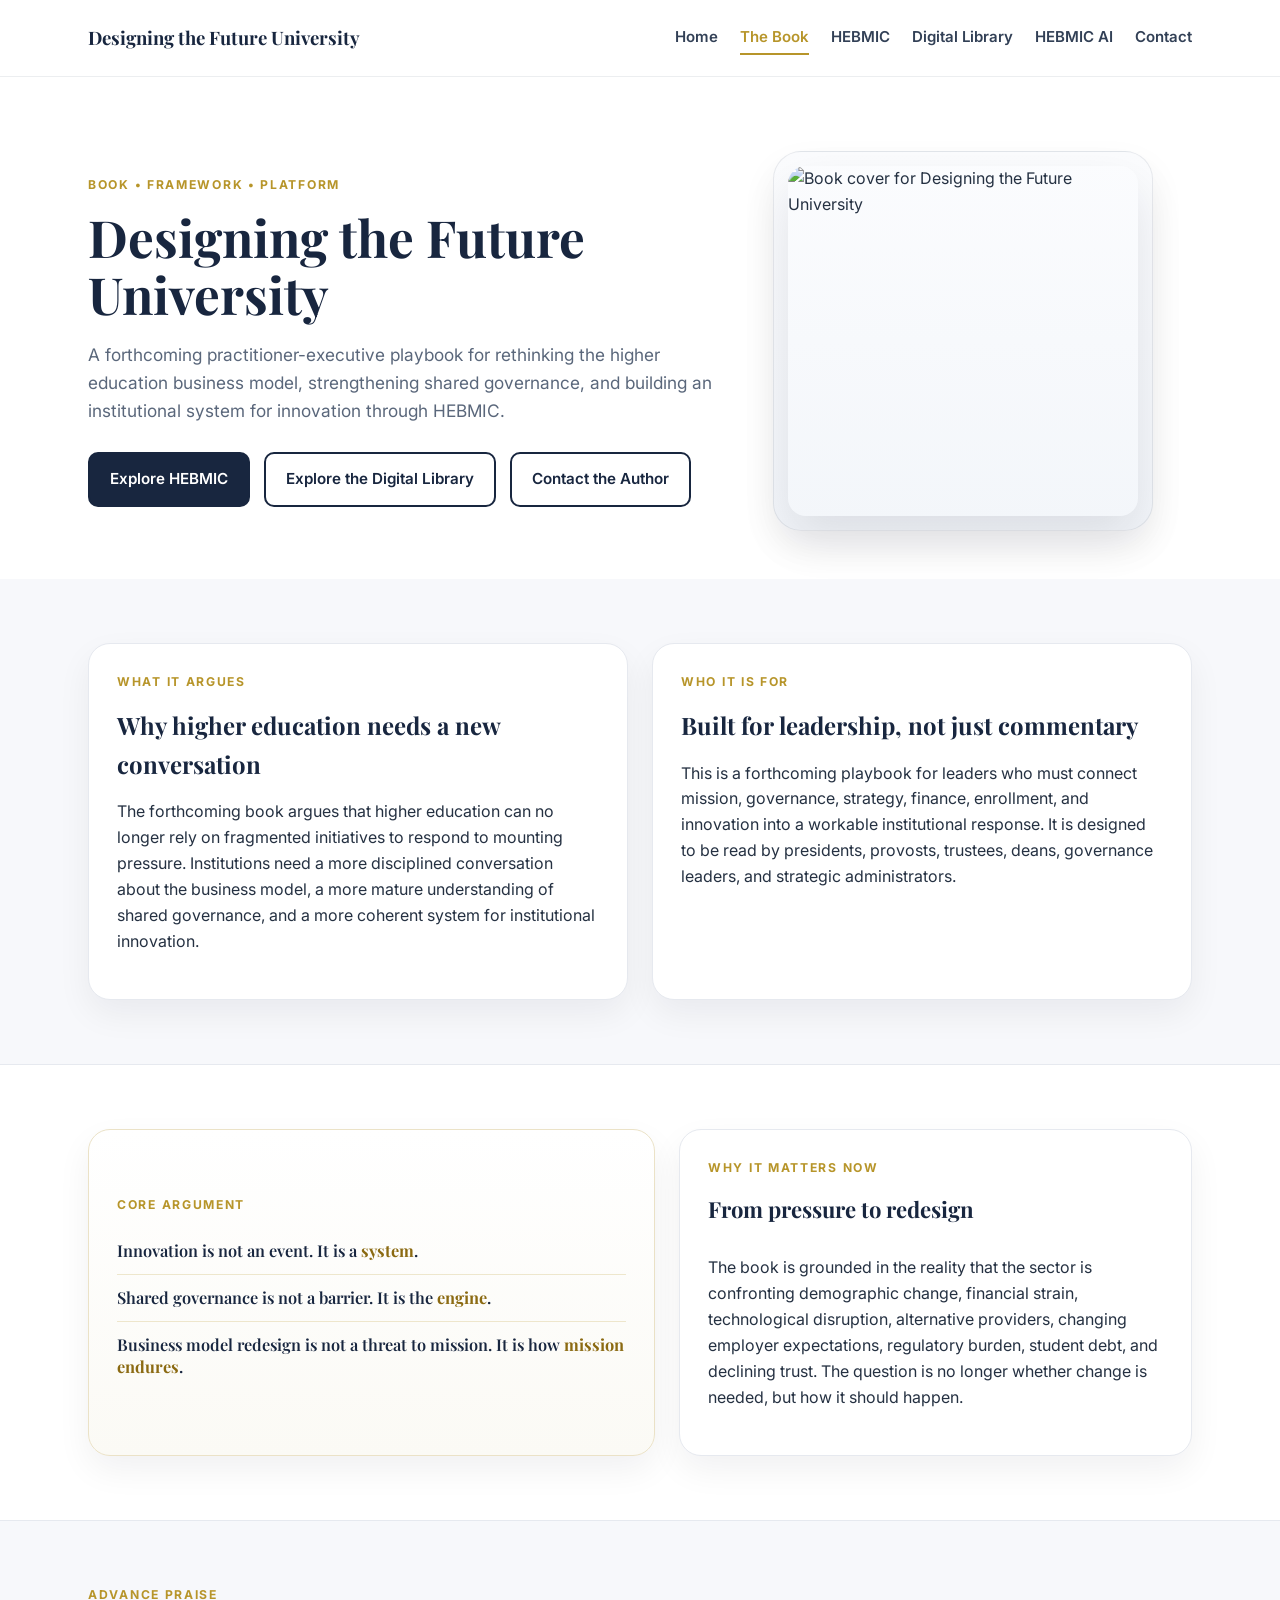
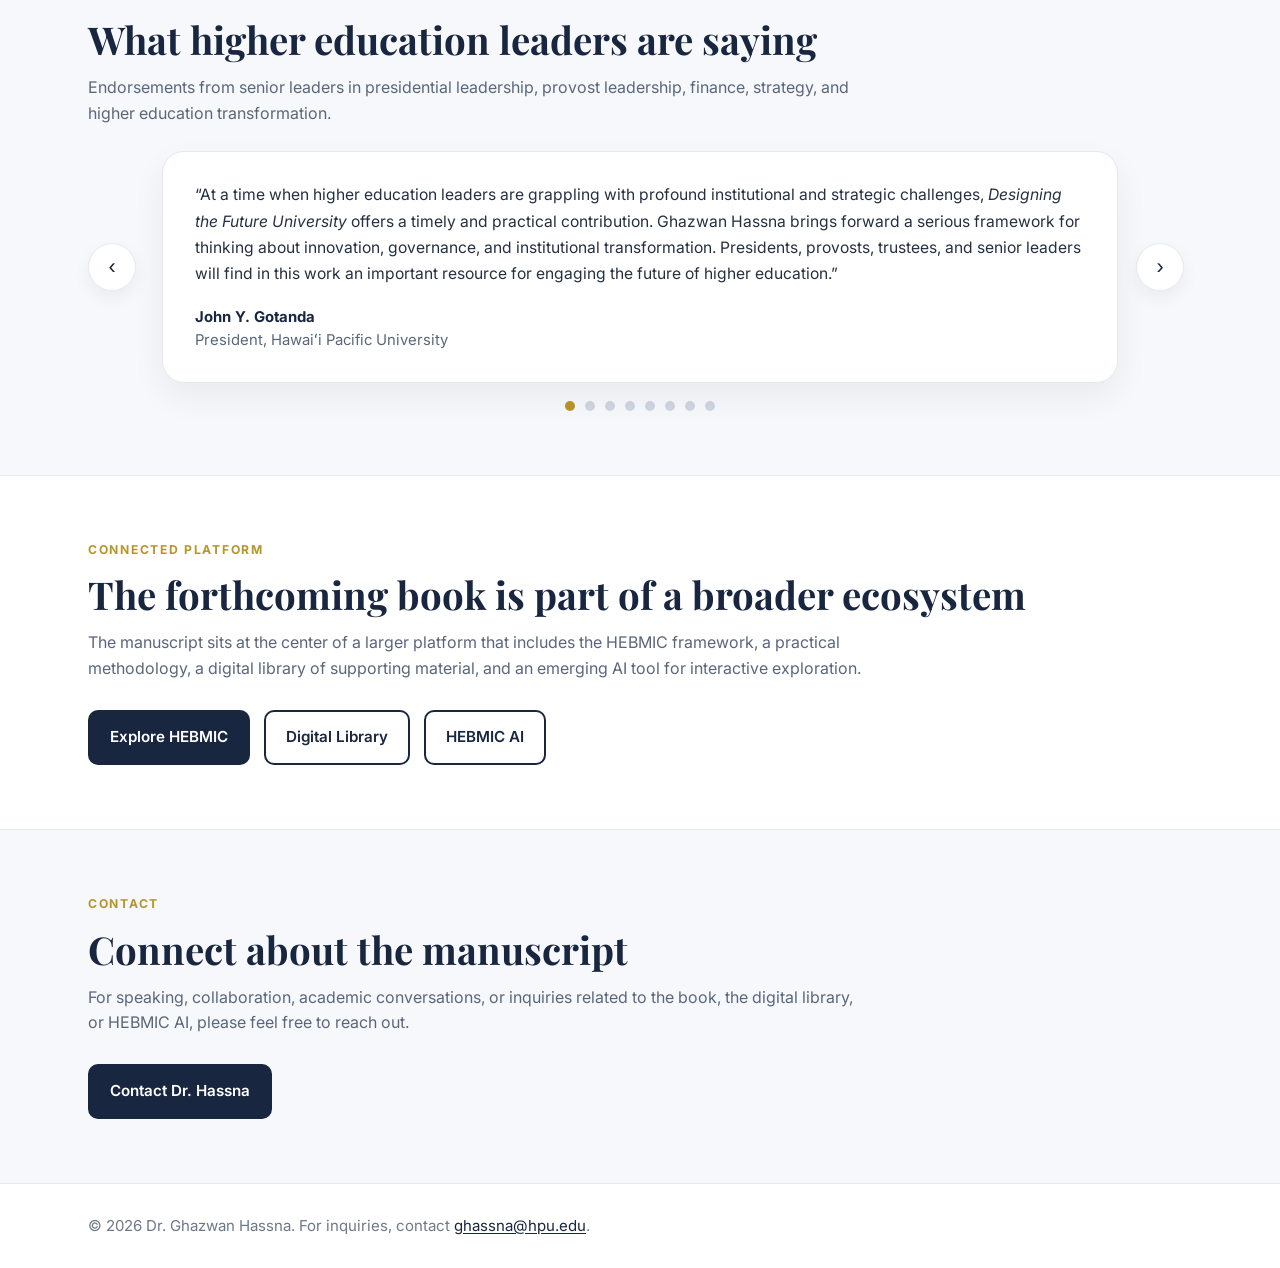
==== commit 720a02a1: "Update book.html" ====
--- a/book.html
+++ b/book.html
@@ -71,6 +71,11 @@
             </div>
           </article><article class="endorsement-slide">
             <div class="endorsement-panel">
+              <p class="endorsement-quote">“Arguably, American higher education is facing a level of disruption unseen in its history. Declining public confidence, rising costs, reduced government funding, and increased student expectations are placing intense pressure on the very survival of many institutions across the nation. Colleges and universities must embrace an evolving business model, introduce greater transparency across their campuses, and empower the full institutional community through shared governance in order to survive and thrive in the future.<br><br>In my experience, however, very few higher education leaders are equipped with the tools needed to address these challenges. That is why I find Dr. Ghazwan Hassna’s work so compelling and so important at this moment. At last, a comprehensive model and practical guide that can help leaders assess their current realities and develop strategic pathways for future success. These tools should be embraced by trustees, executive teams, and faculty leaders alike as part of a shared institutional effort.<br><br>Well done, Dr. Hassna. Your work is critical to helping American higher education overcome its current business challenges and continue creating bright futures for our students.”</p>
+              <p class="endorsement-attrib"><strong>David Kostecki</strong><br>Former Executive Vice President and Chief Financial Officer, Hawaiʻi Pacific University</p>
+            </div>
+          </article><article class="endorsement-slide">
+            <div class="endorsement-panel">
               <p class="endorsement-quote">“<em>Designing the Future University</em> brings a much-needed business model lens to some of the most pressing challenges facing higher education today. Dr. Ghazwan Hassna makes a compelling case that institutional sustainability, innovation, and mission are not separate conversations, but deeply connected leadership responsibilities. Through the Higher Education Business Model Innovation Compass (HEBMIC), he offers a practical and well-structured framework for helping leaders diagnose pressures, rethink institutional models, and move from strategic reflection to governed action. This is a timely and distinctive contribution that will be especially valuable to presidents, provosts, trustees, business deans, and other senior leaders working to strengthen the future of higher education.”</p>
               <p class="endorsement-attrib"><strong>William “Bill” Rhey, PhD</strong><br>Retired Graduate Dean, University of Tampa; Retired Business Dean, Chaminade University</p>
             </div>
@@ -91,7 +96,7 @@
 
       <div class="endorsement-meta">
         <div class="endorsement-dots" aria-label="Endorsement navigation">
-          <button class="endorsement-dot active" type="button" aria-label="Show endorsement 1"></button><button class="endorsement-dot" type="button" aria-label="Show endorsement 2"></button><button class="endorsement-dot" type="button" aria-label="Show endorsement 3"></button><button class="endorsement-dot" type="button" aria-label="Show endorsement 4"></button><button class="endorsement-dot" type="button" aria-label="Show endorsement 5"></button><button class="endorsement-dot" type="button" aria-label="Show endorsement 6"></button><button class="endorsement-dot" type="button" aria-label="Show endorsement 7"></button>
+          <button class="endorsement-dot active" type="button" aria-label="Show endorsement 1"></button><button class="endorsement-dot" type="button" aria-label="Show endorsement 2"></button><button class="endorsement-dot" type="button" aria-label="Show endorsement 3"></button><button class="endorsement-dot" type="button" aria-label="Show endorsement 4"></button><button class="endorsement-dot" type="button" aria-label="Show endorsement 5"></button><button class="endorsement-dot" type="button" aria-label="Show endorsement 6"></button><button class="endorsement-dot" type="button" aria-label="Show endorsement 7"></button><button class="endorsement-dot" type="button" aria-label="Show endorsement 8"></button>
         </div>
       </div>
     </div>
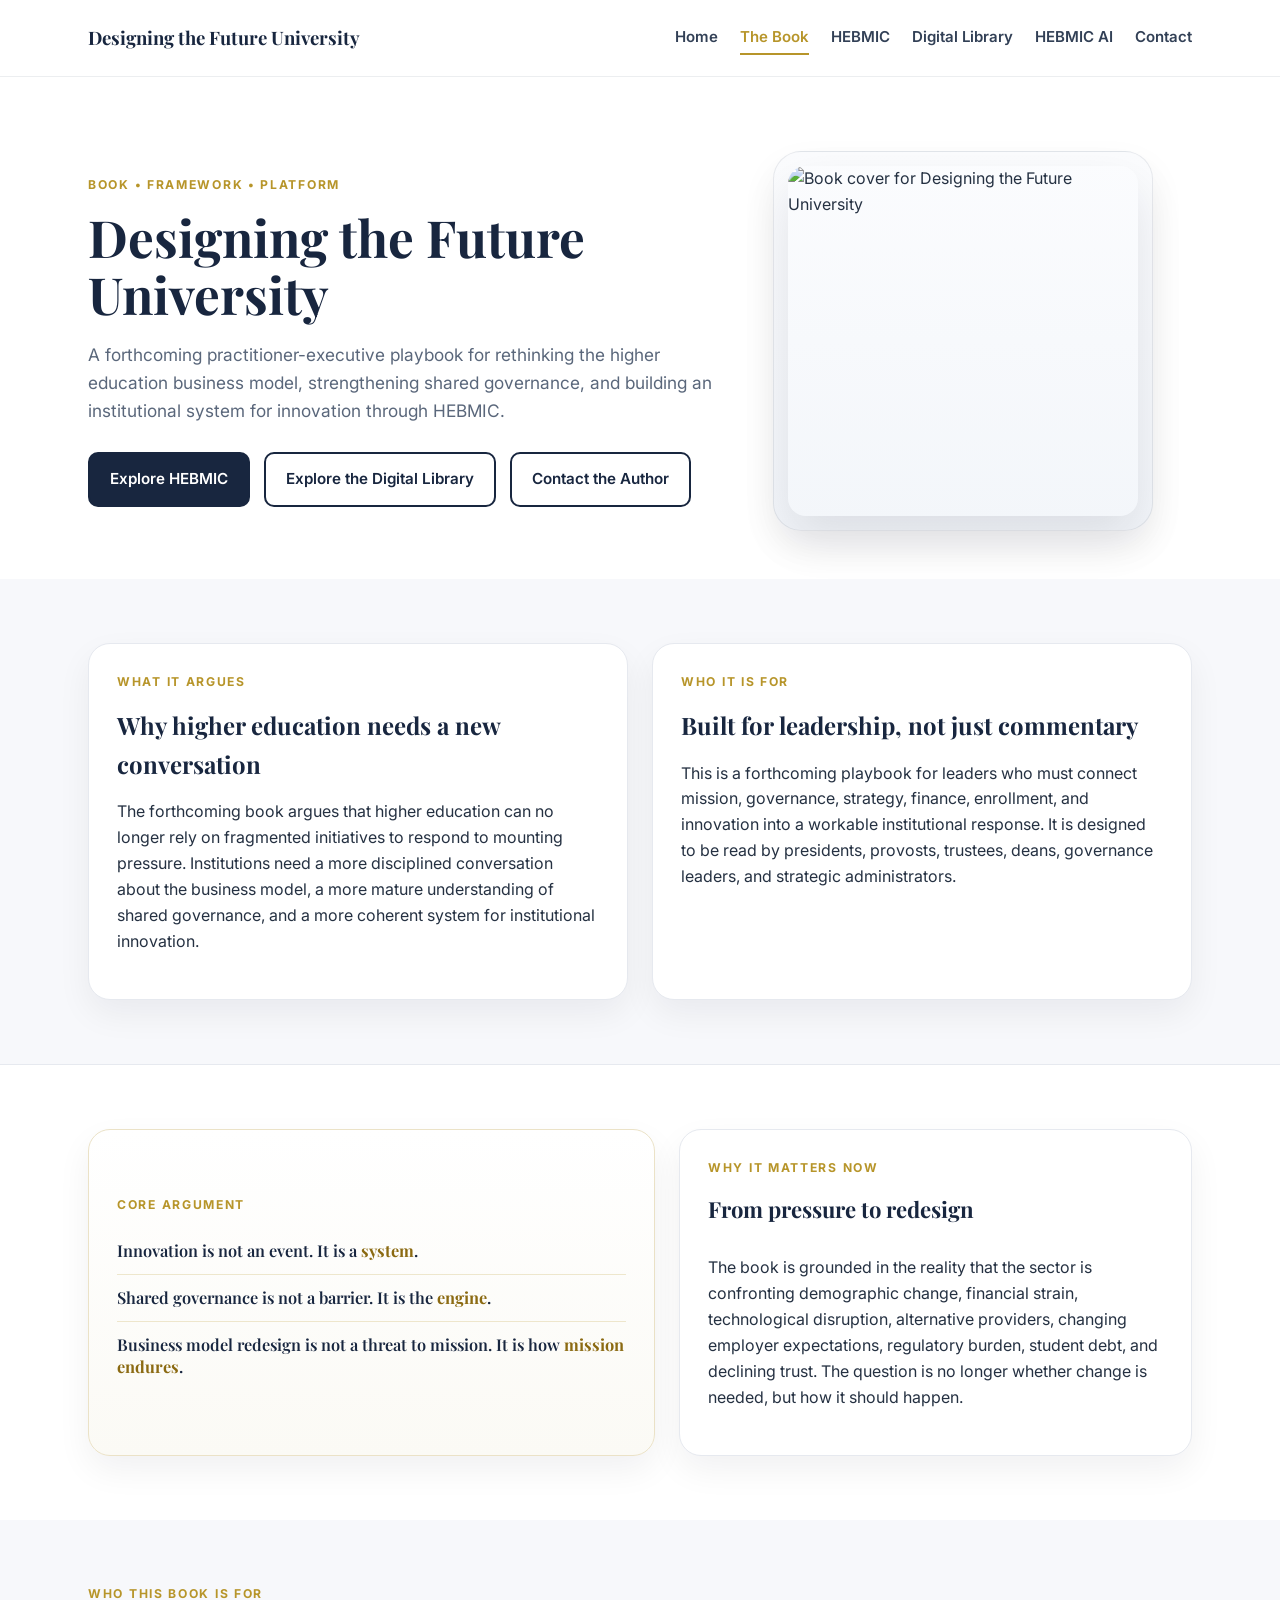
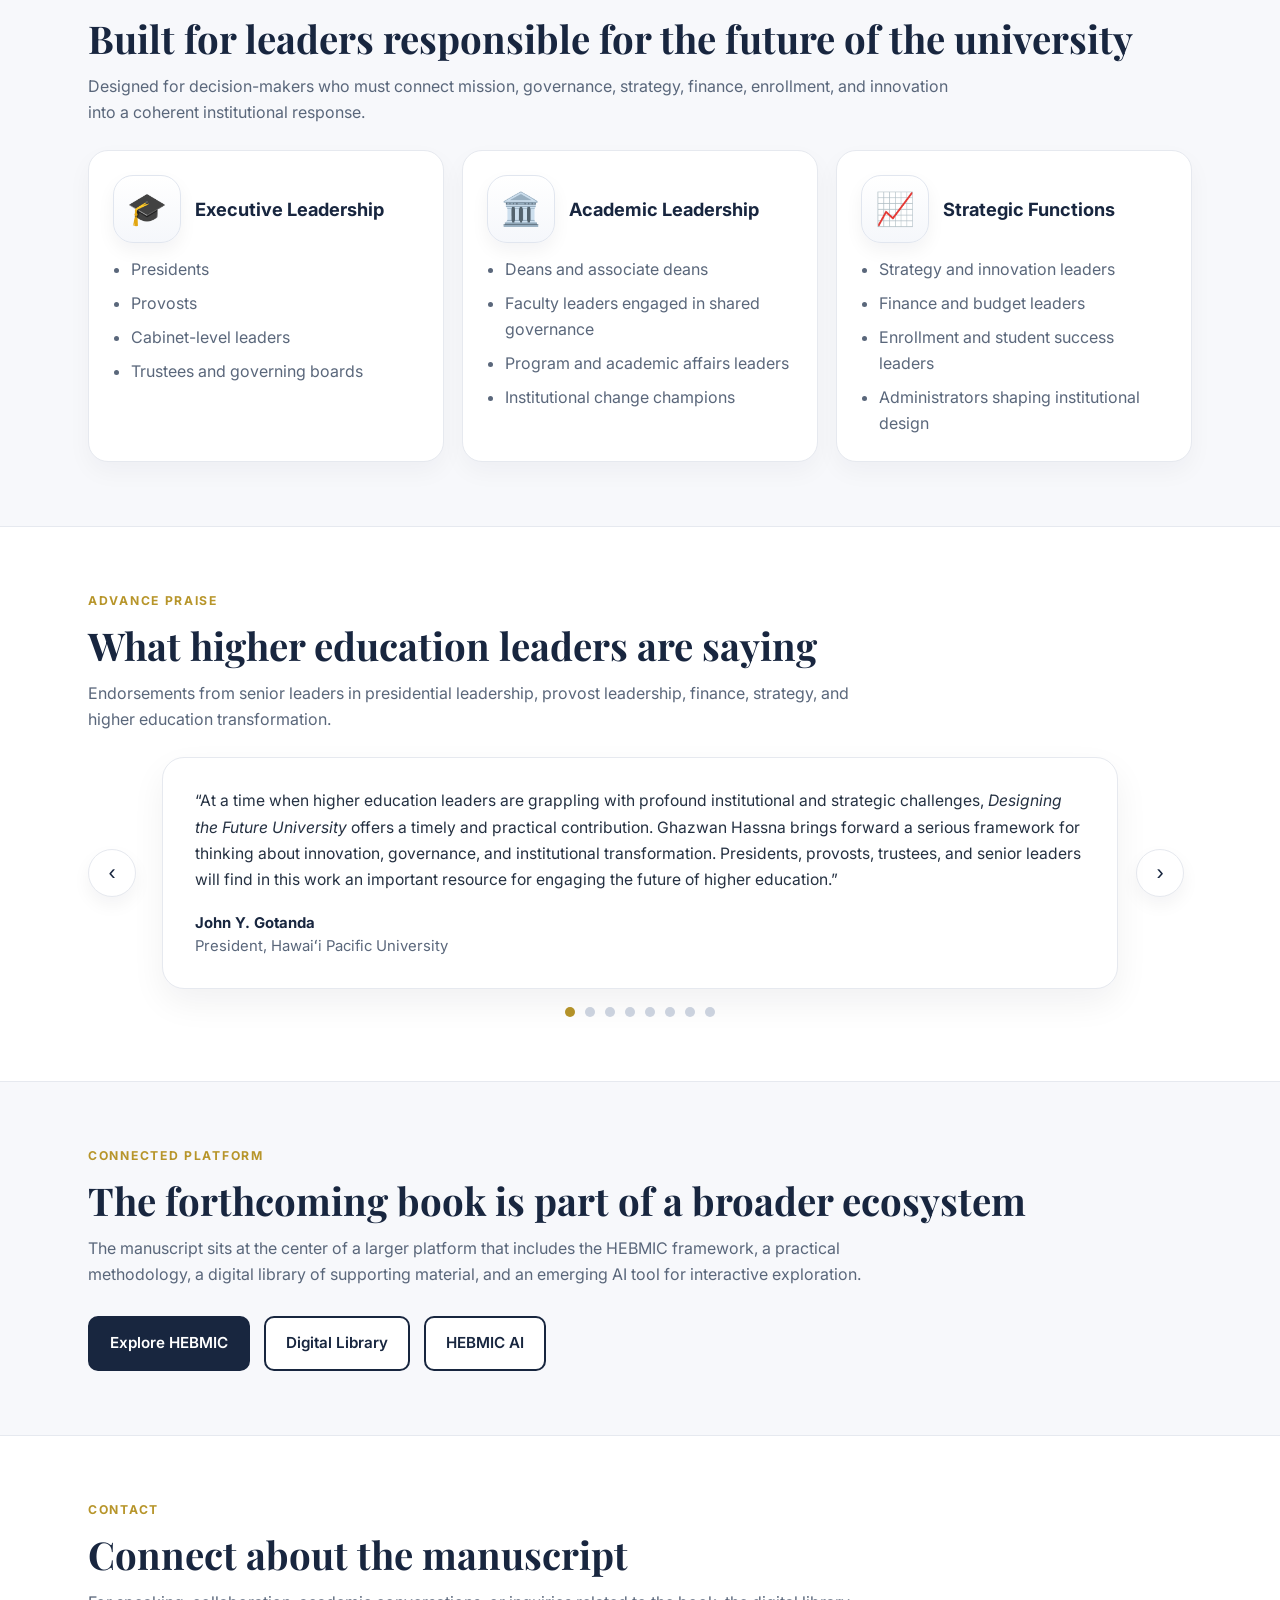
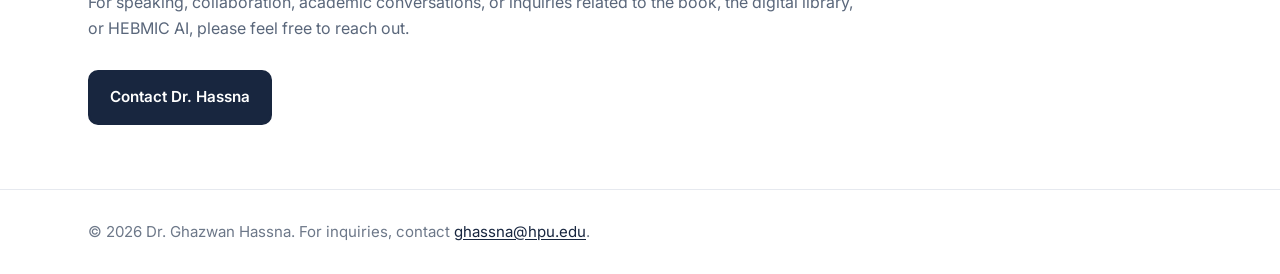
==== commit ed28fd5a: "Update book.html" ====
--- a/book.html
+++ b/book.html
@@ -15,6 +15,8 @@
 <section class="section white"><div class="container content-grid"><article class="panel"><div class="eyebrow">What It Argues</div><h3>Why higher education needs a new conversation</h3><p>The forthcoming book argues that higher education can no longer rely on fragmented initiatives to respond to mounting pressure. Institutions need a more disciplined conversation about the business model, a more mature understanding of shared governance, and a more coherent system for institutional innovation.</p></article><article class="panel"><div class="eyebrow">Who It Is For</div><h3>Built for leadership, not just commentary</h3><p>This is a forthcoming playbook for leaders who must connect mission, governance, strategy, finance, enrollment, and innovation into a workable institutional response. It is designed to be read by presidents, provosts, trustees, deans, governance leaders, and strategic administrators.</p></article></div></section>
 <section class="section tinted divider-top"><div class="container book-thesis-grid"><article class="panel thesis-panel"><div class="eyebrow">Core Argument</div><div class="manifesto-lines"><div class="manifesto-line">Innovation is not an event. It is a <strong>system</strong>.</div><div class="manifesto-line">Shared governance is not a barrier. It is the <strong>engine</strong>.</div><div class="manifesto-line">Business model redesign is not a threat to mission. It is how <strong>mission endures</strong>.</div></div></article><article class="panel"><div class="eyebrow">Why It Matters Now</div><h3>From pressure to redesign</h3><p>The book is grounded in the reality that the sector is confronting demographic change, financial strain, technological disruption, alternative providers, changing employer expectations, regulatory burden, student debt, and declining trust. The question is no longer whether change is needed, but how it should happen.</p></article></div></section>
 
+
+<section class="section tinted audience-section" id="readership"><div class="container"><div class="eyebrow">Who This Book Is For</div><h2 class="section-title">Built for leaders responsible for the future of the university</h2><p class="section-intro">Designed for decision-makers who must connect mission, governance, strategy, finance, enrollment, and innovation into a coherent institutional response.</p><div class="audience-layout"><article class="audience-column"><div class="audience-head"><div class="audience-icon" aria-hidden="true">🎓</div><h3>Executive Leadership</h3></div><ul><li>Presidents</li><li>Provosts</li><li>Cabinet-level leaders</li><li>Trustees and governing boards</li></ul></article><article class="audience-column"><div class="audience-head"><div class="audience-icon" aria-hidden="true">🏛️</div><h3>Academic Leadership</h3></div><ul><li>Deans and associate deans</li><li>Faculty leaders engaged in shared governance</li><li>Program and academic affairs leaders</li><li>Institutional change champions</li></ul></article><article class="audience-column"><div class="audience-head"><div class="audience-icon" aria-hidden="true">📈</div><h3>Strategic Functions</h3></div><ul><li>Strategy and innovation leaders</li><li>Finance and budget leaders</li><li>Enrollment and student success leaders</li><li>Administrators shaping institutional design</li></ul></article></div></div></section>
 <section class="section white divider-top" id="book-endorsements">
   <div class="container">
     <div class="eyebrow">Advance Praise</div>
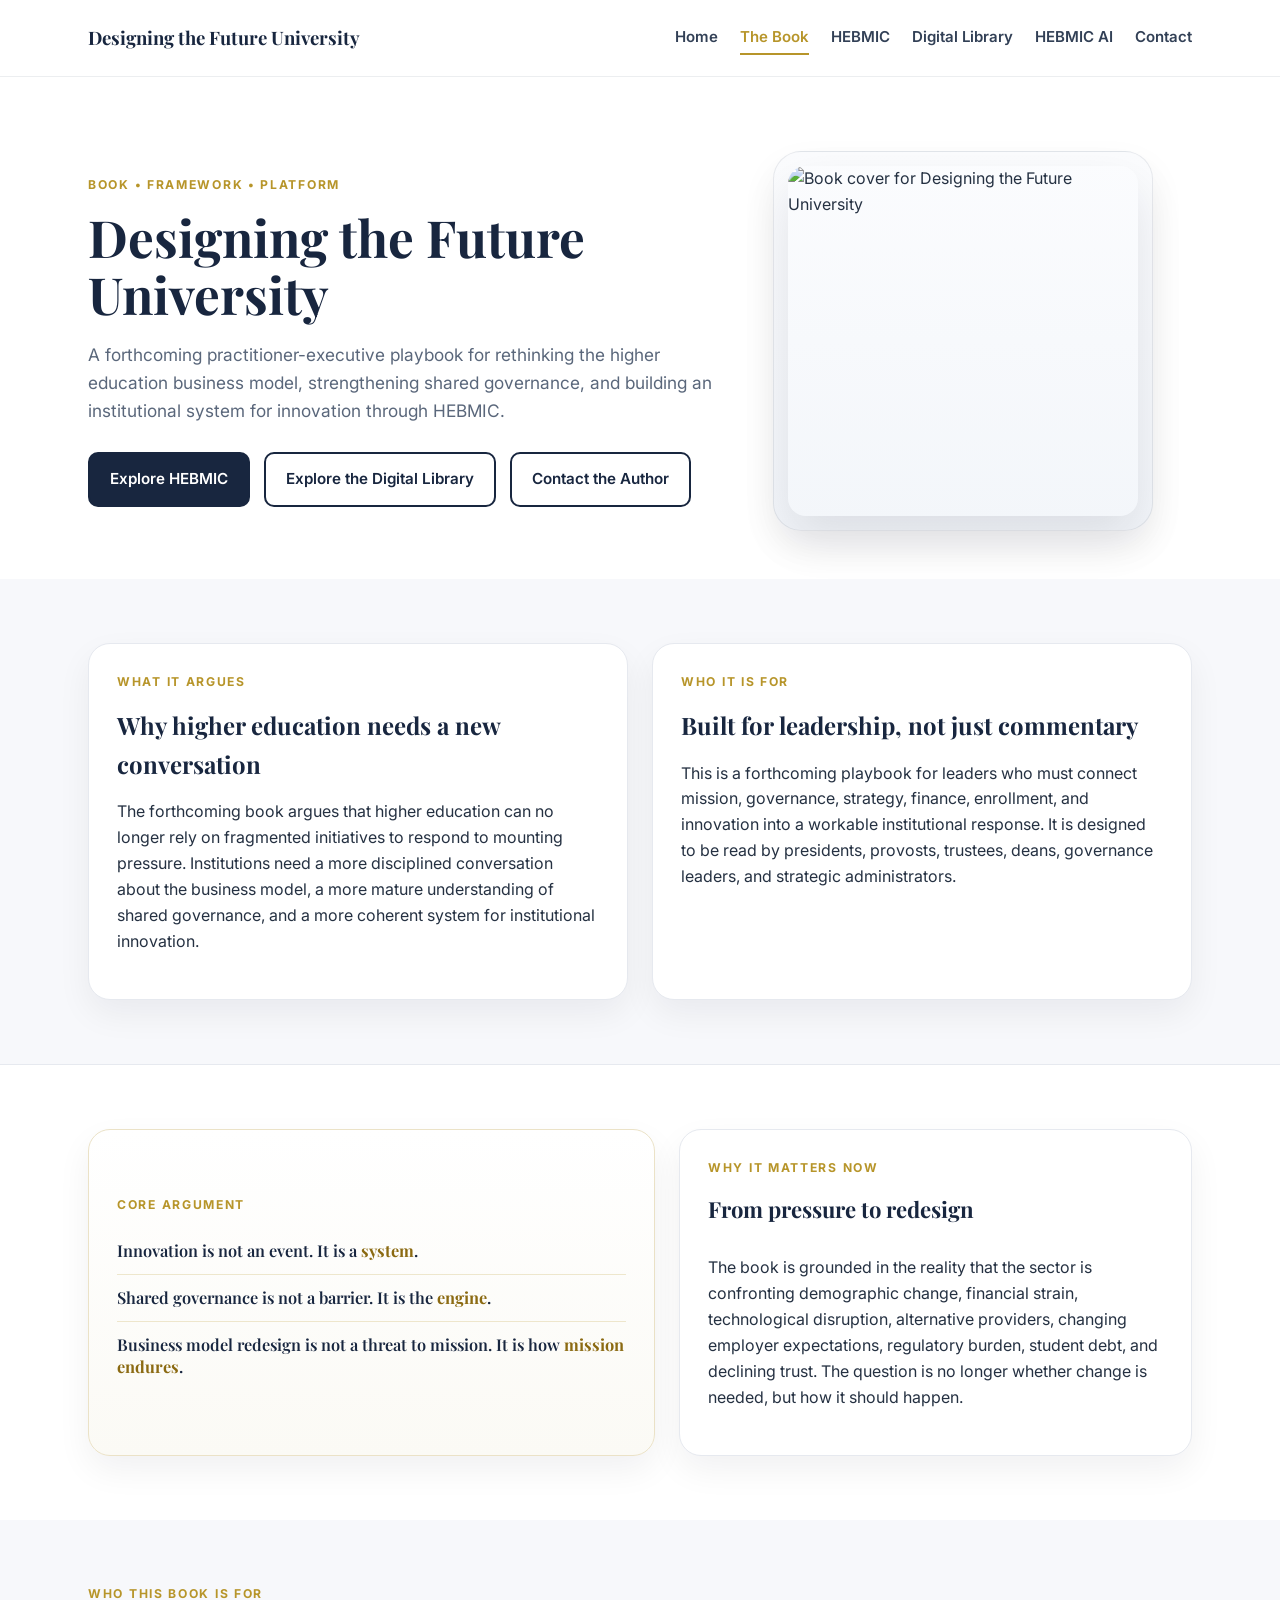
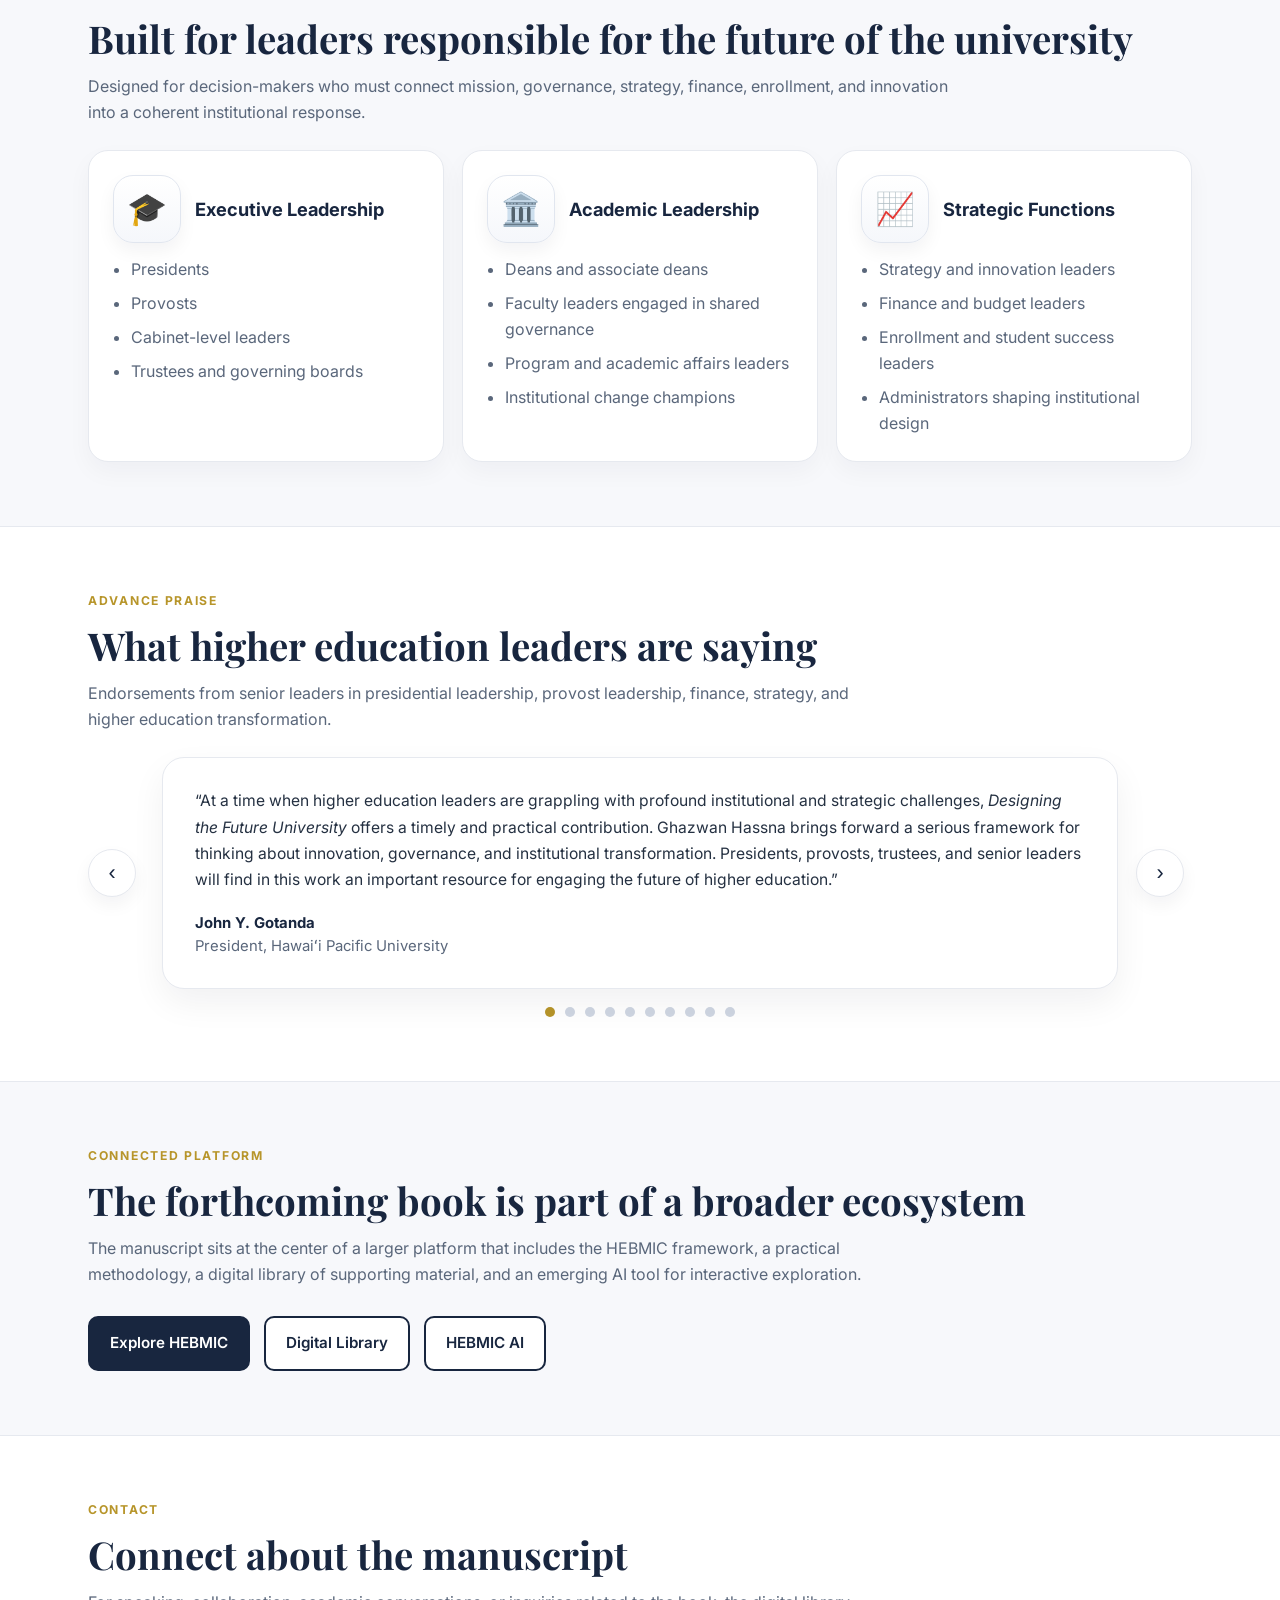
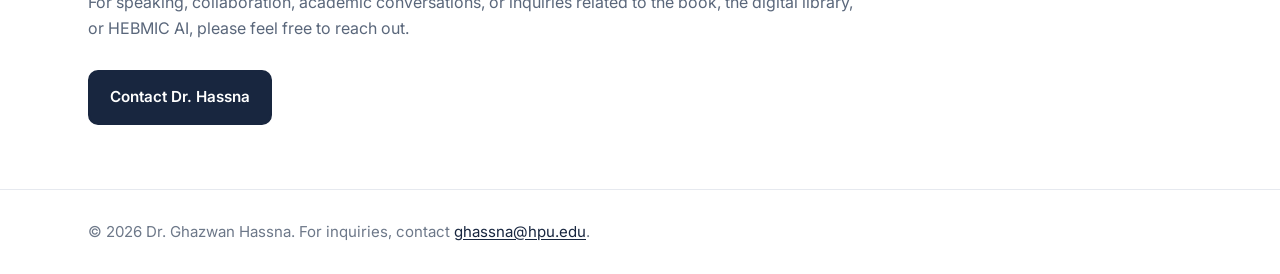
==== commit 729d45f8: "Update book.html" ====
--- a/book.html
+++ b/book.html
@@ -56,7 +56,26 @@
               <p class="endorsement-quote">“At a time when higher education leaders are grappling with profound institutional and strategic challenges, <em>Designing the Future University</em> offers a timely and practical contribution. Ghazwan Hassna brings forward a serious framework for thinking about innovation, governance, and institutional transformation. Presidents, provosts, trustees, and senior leaders will find in this work an important resource for engaging the future of higher education.”</p>
               <p class="endorsement-attrib"><strong>John Y. Gotanda</strong><br>President, Hawaiʻi Pacific University</p>
             </div>
-          </article><article class="endorsement-slide">
+          </article>
+          <article class="endorsement-slide">
+            <div class="endorsement-panel">
+            <p class="endorsement-quote">“Institutions of higher learning are under pressures our predecessors could scarcely imagine. It is not merely the amplitude of change that is challenging higher education today, but the speed and consistency of the change is forcing us to rethink our approach and in fact, our very notion of what it is to be a university. In <em>Designing the Future University</em>, Dr. Hassna offers leaders throughout higher education an opportunity to reframe the challenges and the solutions before them to steer their institutions with greater confidence and fidelity through these tumultuous times.”</p>
+            <p class="endorsement-attrib"><strong>Lance Wilhelm</strong><br>Chairman, Board of Trustees, Hawai'i Pacific University</p>
+          </div>
+          </article>
+<article class="endorsement-slide">
+  <div class="endorsement-panel">
+    <p class="endorsement-quote">“As both an alumnus and a trustee, I care deeply about the future of higher education and the enduring mission of the institutions that shaped so many of us. The landscape is changing rapidly. Demographic shifts, evolving workforce demands, technological disruption, financial pressures, and changing student expectations are challenging long-held assumptions about how institutions operate and create value.</p>
+
+    <p class="endorsement-quote">What I appreciate about <em>Designing the Future University</em> is that Dr. Ghazwan Hassna does not simply describe these challenges. He offers a practical framework for addressing them. Through the Higher Education Business Model Innovation Compass (HEBMIC), he provides leaders and governing boards with a structured way to think about institutional sustainability, innovation, and mission stewardship. Equally important, he recognizes that meaningful change in higher education must be grounded in shared governance, transparency, and broad stakeholder engagement.</p>
+
+    <p class="endorsement-quote">This book is timely. At a time when higher education is being asked to rethink many of its traditional models, Dr. Hassna offers both a compelling vision and a practical roadmap for navigating the future with clarity, purpose, and confidence. I HIGHLY recommend!”</p>
+
+    <p class="endorsement-attrib"><strong>Christine Lanning</strong><br>Trustee, Hawai'i Pacific University</p>
+  </div>
+</article>
+            
+          <article class="endorsement-slide">
             <div class="endorsement-panel">
               <p class="endorsement-quote">“From the perspective of institutional strategy and transformation, <em>Designing the Future University</em> is a timely and practical contribution to the challenges facing higher education today. Ghazwan Hassna offers a thoughtful framework for leaders working to rethink institutional models, navigate change responsibly, and align innovation with mission, governance, and long-term sustainability. This is a project that should be of interest to presidents, provosts, trustees, chief strategy officers, CFOs, and other senior leaders across higher education.”</p>
               <p class="endorsement-attrib"><strong>Jennifer Walsh, PhD</strong><br>SVP of Strategic Initiatives and Chief Strategy Officer, Hawaiʻi Pacific University; Incoming President, William Peace University</p>
@@ -97,9 +116,7 @@
       </div>
 
       <div class="endorsement-meta">
-        <div class="endorsement-dots" aria-label="Endorsement navigation">
-          <button class="endorsement-dot active" type="button" aria-label="Show endorsement 1"></button><button class="endorsement-dot" type="button" aria-label="Show endorsement 2"></button><button class="endorsement-dot" type="button" aria-label="Show endorsement 3"></button><button class="endorsement-dot" type="button" aria-label="Show endorsement 4"></button><button class="endorsement-dot" type="button" aria-label="Show endorsement 5"></button><button class="endorsement-dot" type="button" aria-label="Show endorsement 6"></button><button class="endorsement-dot" type="button" aria-label="Show endorsement 7"></button><button class="endorsement-dot" type="button" aria-label="Show endorsement 8"></button>
-        </div>
+        <div class="endorsement-dots" aria-label="Endorsement navigation"></div>
       </div>
     </div>
 
@@ -107,23 +124,50 @@
       window.addEventListener('DOMContentLoaded', function () {
         const section = document.getElementById('book-endorsements');
         if (!section) return;
+
         const slides = Array.from(section.querySelectorAll('.endorsement-slide'));
-        const dots = Array.from(section.querySelectorAll('.endorsement-dot'));
+        const dotsContainer = section.querySelector('.endorsement-dots');
         const prev = section.querySelector('.endorsement-prev');
         const next = section.querySelector('.endorsement-next');
+
+        if (!slides.length || !dotsContainer || !prev || !next) return;
+
         let current = 0;
         let timer = null;
         const delay = 5000;
 
+        dotsContainer.innerHTML = '';
+
+        const dots = slides.map(function (_, i) {
+          const dot = document.createElement('button');
+          dot.className = 'endorsement-dot';
+          dot.type = 'button';
+          dot.setAttribute('aria-label', 'Show endorsement ' + (i + 1));
+
+          dot.addEventListener('click', function () {
+            showSlide(i);
+            startAuto();
+          });
+
+          dotsContainer.appendChild(dot);
+          return dot;
+        });
+
         function showSlide(index) {
           current = (index + slides.length) % slides.length;
-          slides.forEach((slide, i) => slide.classList.toggle('active', i === current));
-          dots.forEach((dot, i) => dot.classList.toggle('active', i === current));
+
+          slides.forEach(function (slide, i) {
+            slide.classList.toggle('active', i === current);
+          });
+
+          dots.forEach(function (dot, i) {
+            dot.classList.toggle('active', i === current);
+          });
         }
 
         function startAuto() {
           stopAuto();
-          timer = window.setInterval(function() {
+          timer = window.setInterval(function () {
             showSlide(current + 1);
           }, delay);
         }
@@ -135,21 +179,14 @@
           }
         }
 
-        prev.addEventListener('click', function() {
+        prev.addEventListener('click', function () {
           showSlide(current - 1);
           startAuto();
         });
 
-        next.addEventListener('click', function() {
+        next.addEventListener('click', function () {
           showSlide(current + 1);
           startAuto();
-        });
-
-        dots.forEach(function(dot, i) {
-          dot.addEventListener('click', function() {
-            showSlide(i);
-            startAuto();
-          });
         });
 
         section.addEventListener('mouseenter', stopAuto);
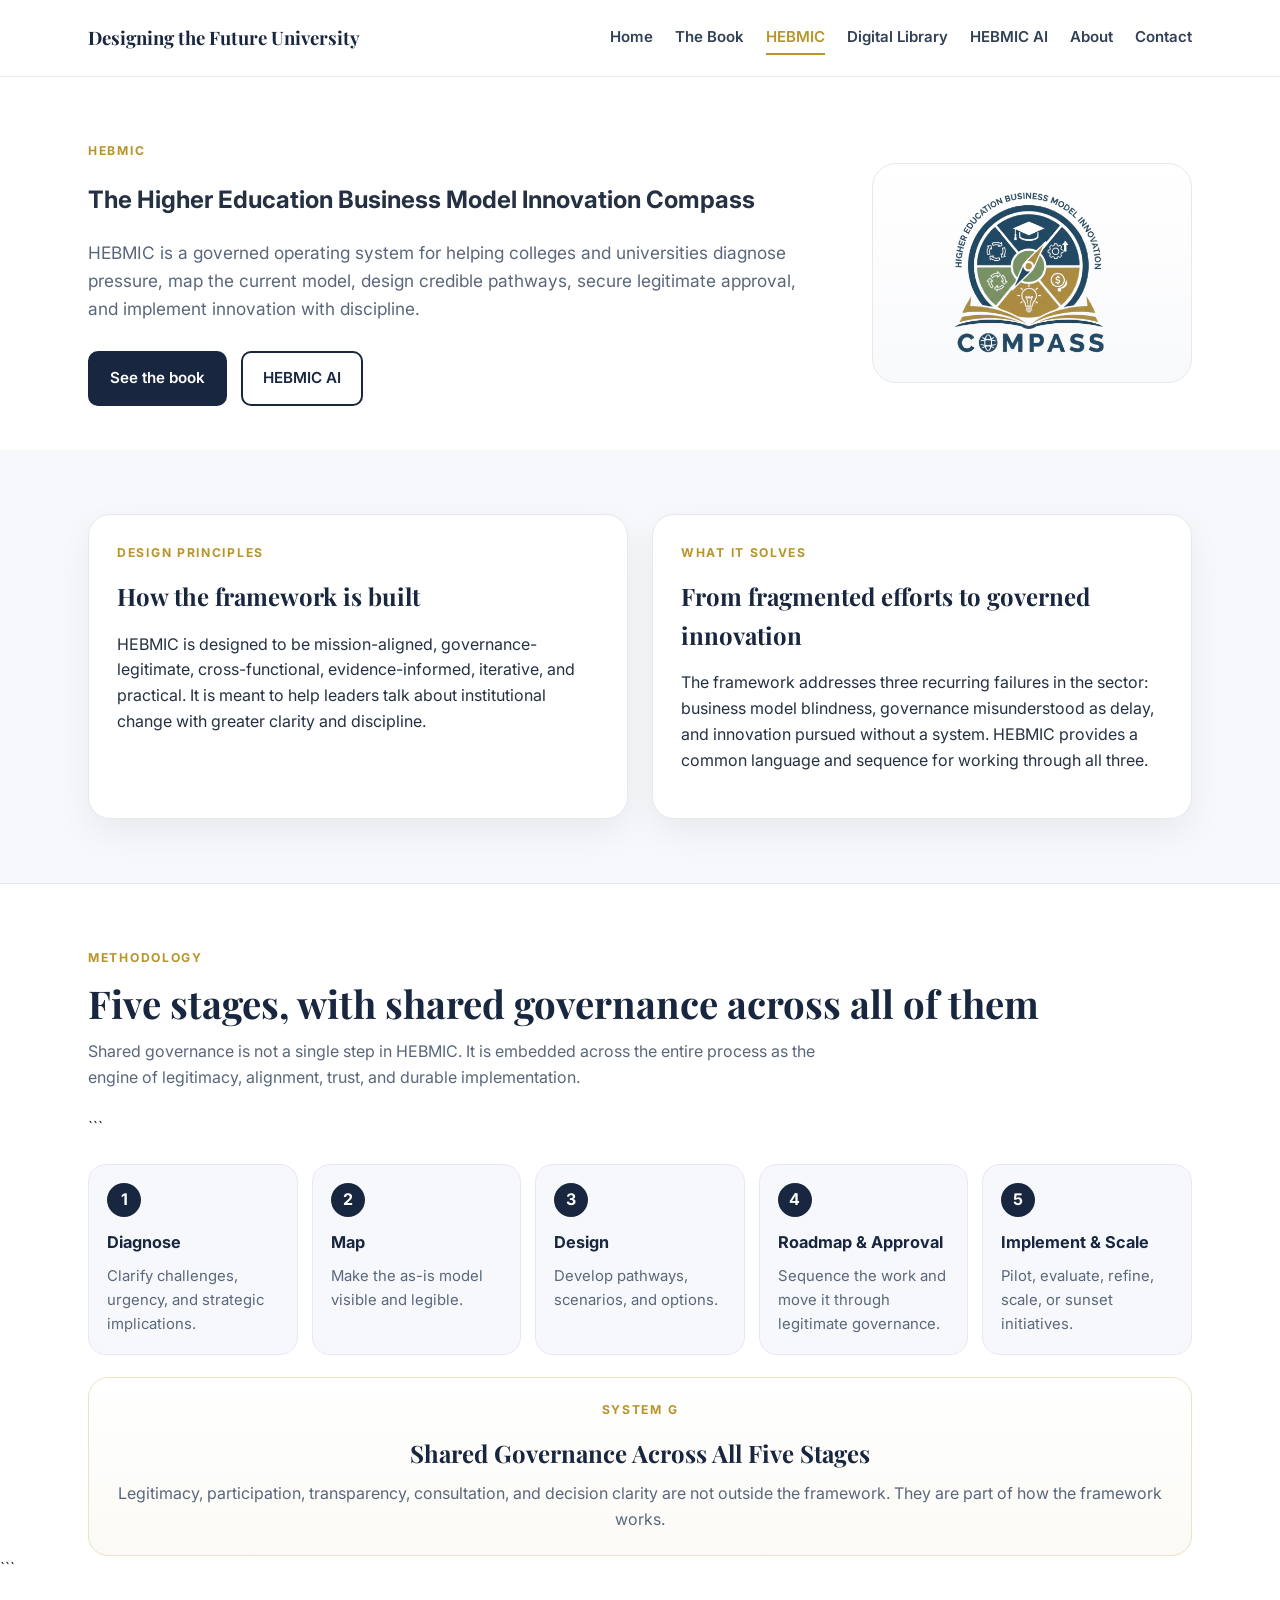
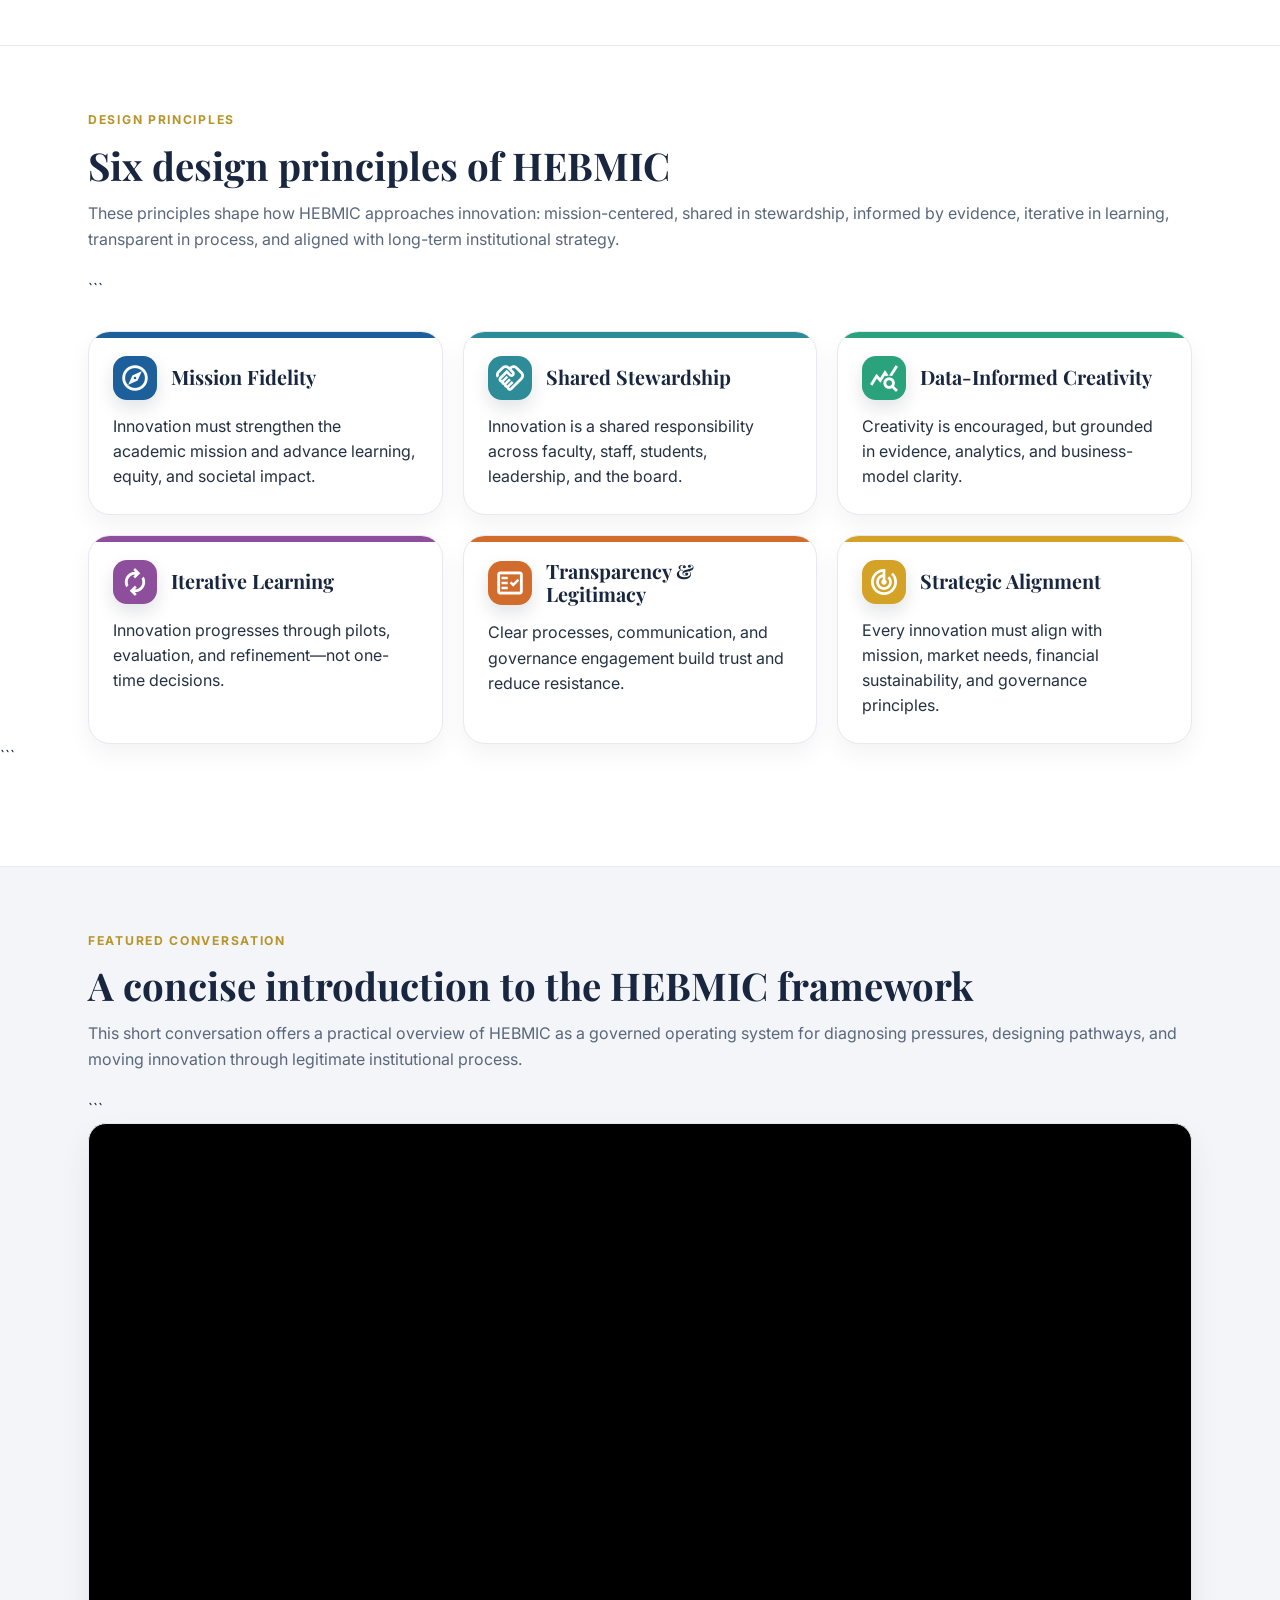
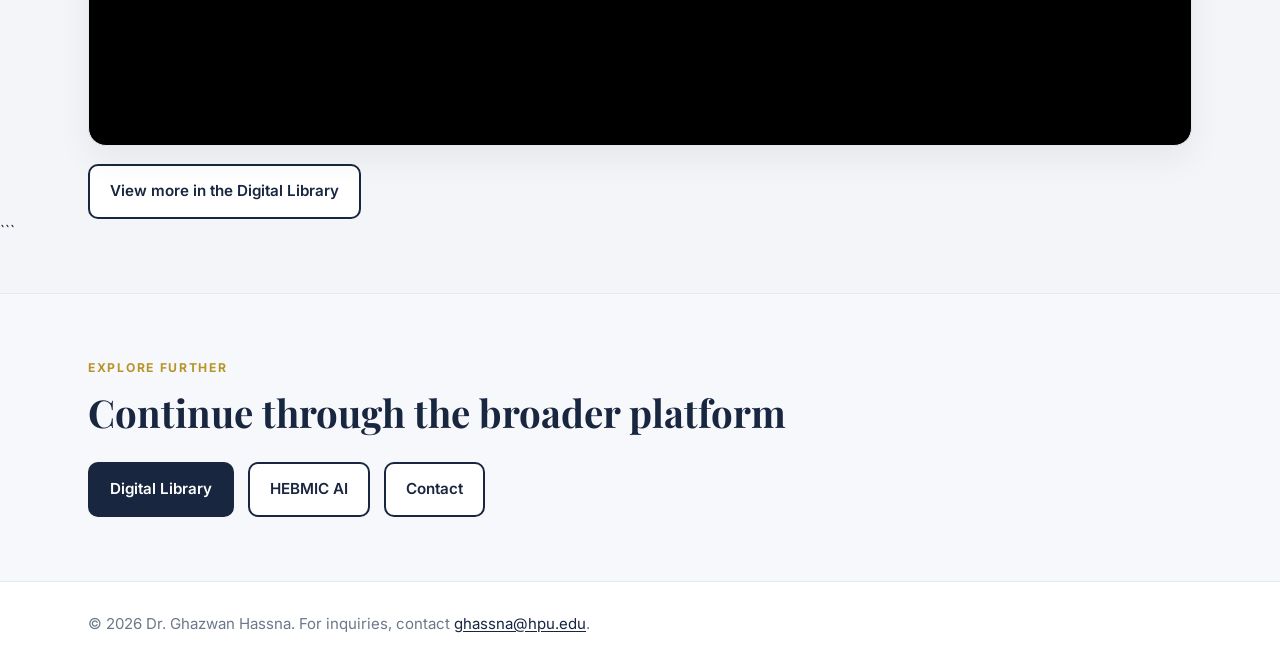
==== commit 2c58c522: "Update book.html" ====
--- a/book.html
+++ b/book.html
@@ -1,204 +1,219 @@
-<!DOCTYPE html><html lang="en"><head><meta charset="UTF-8"><meta name="viewport" content="width=device-width, initial-scale=1.0"><title>The Book | Designing the Future University</title><link rel="stylesheet" href="styles.css">
-<!-- Google tag (gtag.js) -->
-<script async src="https://www.googletagmanager.com/gtag/js?id=G-FE141B1GD9"></script>
-<script>
-  window.dataLayer = window.dataLayer || [];
-  function gtag(){dataLayer.push(arguments);}
-  gtag('js', new Date());
-
-  gtag('config', 'G-FE141B1GD9');
-</script>
-</head><body>
-<header class="site-header"><div class="container header-inner"><a class="brand" href="index.html">Designing the Future University</a><nav class="nav"><a class="" href="index.html">Home</a><a class="active" href="book.html">The Book</a><a class="" href="hebmic.html">HEBMIC</a><a class="" href="digital-library.html">Digital Library</a><a class="" href="hebmic-ai.html">HEBMIC AI</a><a href="#contact">Contact</a></nav></div></header>
+<!DOCTYPE html>
+
+<html lang="en">
+<head>
+  <meta charset="UTF-8">
+  <meta name="viewport" content="width=device-width, initial-scale=1.0">
+  <title>HEBMIC | Designing the Future University</title>
+  <link rel="stylesheet" href="styles.css">
+
+  <!-- Google tag (gtag.js) -->
+
+  <script async src="https://www.googletagmanager.com/gtag/js?id=G-FE141B1GD9"></script>
+
+  <script>
+    window.dataLayer = window.dataLayer || [];
+    function gtag(){dataLayer.push(arguments);}
+    gtag('js', new Date());
+
+    gtag('config', 'G-FE141B1GD9');
+  </script>
+
+</head>
+<body>
+<header class="site-header">
+  <div class="container header-inner">
+    <a class="brand" href="index.html">Designing the Future University</a>
+    <nav class="nav">
+      <a href="index.html">Home</a>
+      <a href="book.html">The Book</a>
+      <a class="active" href="hebmic.html">HEBMIC</a>
+      <a href="digital-library.html">Digital Library</a>
+      <a href="hebmic-ai.html">HEBMIC AI</a>
+      <a href="about.html">About</a>
+      <a href="index.html#contact">Contact</a>
+    </nav>
+  </div>
+</header>
+
 <main>
-<section class="hero book-hero"><div class="container hero-grid"><div><div class="eyebrow">Book • Framework • Platform</div><h1>Designing the Future University</h1><p class="lead">A forthcoming practitioner-executive playbook for rethinking the higher education business model, strengthening shared governance, and building an institutional system for innovation through HEBMIC.</p><div class="button-row"><a class="btn btn-primary" href="hebmic.html">Explore HEBMIC</a><a class="btn btn-secondary" href="digital-library.html">Explore the Digital Library</a><a class="btn btn-secondary" href="#contact">Contact the Author</a></div></div><div class="hero-card"><img src="front-cover-crop.png" alt="Book cover for Designing the Future University"></div></div></section>
-<section class="section white"><div class="container content-grid"><article class="panel"><div class="eyebrow">What It Argues</div><h3>Why higher education needs a new conversation</h3><p>The forthcoming book argues that higher education can no longer rely on fragmented initiatives to respond to mounting pressure. Institutions need a more disciplined conversation about the business model, a more mature understanding of shared governance, and a more coherent system for institutional innovation.</p></article><article class="panel"><div class="eyebrow">Who It Is For</div><h3>Built for leadership, not just commentary</h3><p>This is a forthcoming playbook for leaders who must connect mission, governance, strategy, finance, enrollment, and innovation into a workable institutional response. It is designed to be read by presidents, provosts, trustees, deans, governance leaders, and strategic administrators.</p></article></div></section>
-<section class="section tinted divider-top"><div class="container book-thesis-grid"><article class="panel thesis-panel"><div class="eyebrow">Core Argument</div><div class="manifesto-lines"><div class="manifesto-line">Innovation is not an event. It is a <strong>system</strong>.</div><div class="manifesto-line">Shared governance is not a barrier. It is the <strong>engine</strong>.</div><div class="manifesto-line">Business model redesign is not a threat to mission. It is how <strong>mission endures</strong>.</div></div></article><article class="panel"><div class="eyebrow">Why It Matters Now</div><h3>From pressure to redesign</h3><p>The book is grounded in the reality that the sector is confronting demographic change, financial strain, technological disruption, alternative providers, changing employer expectations, regulatory burden, student debt, and declining trust. The question is no longer whether change is needed, but how it should happen.</p></article></div></section>
-
-
-<section class="section tinted audience-section" id="readership"><div class="container"><div class="eyebrow">Who This Book Is For</div><h2 class="section-title">Built for leaders responsible for the future of the university</h2><p class="section-intro">Designed for decision-makers who must connect mission, governance, strategy, finance, enrollment, and innovation into a coherent institutional response.</p><div class="audience-layout"><article class="audience-column"><div class="audience-head"><div class="audience-icon" aria-hidden="true">🎓</div><h3>Executive Leadership</h3></div><ul><li>Presidents</li><li>Provosts</li><li>Cabinet-level leaders</li><li>Trustees and governing boards</li></ul></article><article class="audience-column"><div class="audience-head"><div class="audience-icon" aria-hidden="true">🏛️</div><h3>Academic Leadership</h3></div><ul><li>Deans and associate deans</li><li>Faculty leaders engaged in shared governance</li><li>Program and academic affairs leaders</li><li>Institutional change champions</li></ul></article><article class="audience-column"><div class="audience-head"><div class="audience-icon" aria-hidden="true">📈</div><h3>Strategic Functions</h3></div><ul><li>Strategy and innovation leaders</li><li>Finance and budget leaders</li><li>Enrollment and student success leaders</li><li>Administrators shaping institutional design</li></ul></article></div></div></section>
-<section class="section white divider-top" id="book-endorsements">
-  <div class="container">
-    <div class="eyebrow">Advance Praise</div>
-    <h2 class="section-title">What higher education leaders are saying</h2>
-    <p class="section-intro">Endorsements from senior leaders in presidential leadership, provost leadership, finance, strategy, and higher education transformation.</p>
-
-    <style>
-      #book-endorsements .endorsement-slider{position:relative;width:100%;}
-      #book-endorsements .endorsement-shell{display:grid;grid-template-columns:56px minmax(0,1fr) 56px;align-items:center;gap:18px;}
-      #book-endorsements .endorsement-track{position:relative;width:100%;min-width:0;}
-      #book-endorsements .endorsement-slide{display:none;}
-      #book-endorsements .endorsement-slide.active{display:block;}
-      #book-endorsements .endorsement-panel{width:100%;background:#fff;border:1px solid var(--line);border-radius:22px;box-shadow:var(--shadow);padding:30px 32px;}
-      #book-endorsements .endorsement-quote{margin:0 0 18px;font-size:.98rem;line-height:1.68;color:var(--ink);}
-      #book-endorsements .endorsement-attrib{margin:0;font-size:.93rem;line-height:1.55;color:var(--muted);}
-      #book-endorsements .endorsement-attrib strong{color:var(--navy);}
-      #book-endorsements .endorsement-arrow{width:48px;height:48px;border-radius:50%;border:1px solid var(--line);background:#fff;color:var(--navy);font-size:1.35rem;cursor:pointer;box-shadow:0 8px 18px rgba(15,23,42,.05);display:flex;align-items:center;justify-content:center;}
-      #book-endorsements .endorsement-arrow:hover{background:var(--surface-alt);}
-      #book-endorsements .endorsement-meta{display:flex;justify-content:center;margin-top:18px;}
-      #book-endorsements .endorsement-dots{display:flex;align-items:center;justify-content:center;gap:10px;flex-wrap:wrap;}
-      #book-endorsements .endorsement-dot{width:10px;height:10px;border-radius:50%;border:none;background:#cfd6e2;cursor:pointer;padding:0;}
-      #book-endorsements .endorsement-dot.active{background:var(--gold);}
-      @media (max-width:720px){
-        #book-endorsements .endorsement-shell{grid-template-columns:44px minmax(0,1fr) 44px;gap:10px;}
-        #book-endorsements .endorsement-panel{padding:24px 20px;}
-        #book-endorsements .endorsement-quote{font-size:.96rem;}
-        #book-endorsements .endorsement-arrow{width:40px;height:40px;font-size:1.15rem;}
-      }
-    </style>
-
-    <div class="endorsement-slider" aria-label="Endorsements slider">
-      <div class="endorsement-shell">
-        <button class="endorsement-arrow endorsement-prev" type="button" aria-label="Previous endorsement">‹</button>
-        <div class="endorsement-track">
-          <article class="endorsement-slide active">
-            <div class="endorsement-panel">
-              <p class="endorsement-quote">“At a time when higher education leaders are grappling with profound institutional and strategic challenges, <em>Designing the Future University</em> offers a timely and practical contribution. Ghazwan Hassna brings forward a serious framework for thinking about innovation, governance, and institutional transformation. Presidents, provosts, trustees, and senior leaders will find in this work an important resource for engaging the future of higher education.”</p>
-              <p class="endorsement-attrib"><strong>John Y. Gotanda</strong><br>President, Hawaiʻi Pacific University</p>
-            </div>
-          </article>
-          <article class="endorsement-slide">
-            <div class="endorsement-panel">
-            <p class="endorsement-quote">“Institutions of higher learning are under pressures our predecessors could scarcely imagine. It is not merely the amplitude of change that is challenging higher education today, but the speed and consistency of the change is forcing us to rethink our approach and in fact, our very notion of what it is to be a university. In <em>Designing the Future University</em>, Dr. Hassna offers leaders throughout higher education an opportunity to reframe the challenges and the solutions before them to steer their institutions with greater confidence and fidelity through these tumultuous times.”</p>
-            <p class="endorsement-attrib"><strong>Lance Wilhelm</strong><br>Chairman, Board of Trustees, Hawai'i Pacific University</p>
-          </div>
-          </article>
-<article class="endorsement-slide">
-  <div class="endorsement-panel">
-    <p class="endorsement-quote">“As both an alumnus and a trustee, I care deeply about the future of higher education and the enduring mission of the institutions that shaped so many of us. The landscape is changing rapidly. Demographic shifts, evolving workforce demands, technological disruption, financial pressures, and changing student expectations are challenging long-held assumptions about how institutions operate and create value.</p>
-
-    <p class="endorsement-quote">What I appreciate about <em>Designing the Future University</em> is that Dr. Ghazwan Hassna does not simply describe these challenges. He offers a practical framework for addressing them. Through the Higher Education Business Model Innovation Compass (HEBMIC), he provides leaders and governing boards with a structured way to think about institutional sustainability, innovation, and mission stewardship. Equally important, he recognizes that meaningful change in higher education must be grounded in shared governance, transparency, and broad stakeholder engagement.</p>
-
-    <p class="endorsement-quote">This book is timely. At a time when higher education is being asked to rethink many of its traditional models, Dr. Hassna offers both a compelling vision and a practical roadmap for navigating the future with clarity, purpose, and confidence. I HIGHLY recommend!”</p>
-
-    <p class="endorsement-attrib"><strong>Christine Lanning</strong><br>Trustee, Hawai'i Pacific University</p>
-  </div>
-</article>
-            
-          <article class="endorsement-slide">
-            <div class="endorsement-panel">
-              <p class="endorsement-quote">“From the perspective of institutional strategy and transformation, <em>Designing the Future University</em> is a timely and practical contribution to the challenges facing higher education today. Ghazwan Hassna offers a thoughtful framework for leaders working to rethink institutional models, navigate change responsibly, and align innovation with mission, governance, and long-term sustainability. This is a project that should be of interest to presidents, provosts, trustees, chief strategy officers, CFOs, and other senior leaders across higher education.”</p>
-              <p class="endorsement-attrib"><strong>Jennifer Walsh, PhD</strong><br>SVP of Strategic Initiatives and Chief Strategy Officer, Hawaiʻi Pacific University; Incoming President, William Peace University</p>
-            </div>
-          </article><article class="endorsement-slide">
-            <div class="endorsement-panel">
-              <p class="endorsement-quote">“<em>Designing the Future University</em> speaks directly to some of the most important challenges facing higher ed today. Dr. Hassna offers a thoughtful and practical framework for navigating institutional change in ways that align innovation with academic mission, shared governance, and long-term sustainability. This is a timely contribution for provosts and other academic leaders who prefer to be proactive rather than reactive as they work to shape the future of higher education.”</p>
-              <p class="endorsement-attrib"><strong>Brenda A. Jensen, PhD</strong><br>Acting Provost, Hawai'i Pacific University</p>
-            </div>
-          </article><article class="endorsement-slide">
-            <div class="endorsement-panel">
-              <p class="endorsement-quote">“As a relatively new CFO in higher education, I have found this work especially valuable in connecting financial realities with broader institutional strategy. Dr. Ghazwan Hassna reframes innovation not as episodic change, but as a disciplined, governed system tied to mission and financial sustainability. <em>Designing the Future University</em> offers a practical guide for leaders shaping the future of their institutions and is essential reading for presidents, provosts, CFOs, trustees, and senior educational leaders across the board.”</p>
-              <p class="endorsement-attrib"><strong>David LeNoir</strong><br>Chief Financial Officer, Hawaiʻi Pacific University</p>
-            </div>
-          </article><article class="endorsement-slide">
-            <div class="endorsement-panel">
-              <p class="endorsement-quote">“Arguably, American higher education is facing a level of disruption unseen in its history. Declining public confidence, rising costs, reduced government funding, and increased student expectations are placing intense pressure on the very survival of many institutions across the nation. Colleges and universities must embrace an evolving business model, introduce greater transparency across their campuses, and empower the full institutional community through shared governance in order to survive and thrive in the future.<br><br>In my experience, however, very few higher education leaders are equipped with the tools needed to address these challenges. That is why I find Dr. Ghazwan Hassna’s work so compelling and so important at this moment. At last, a comprehensive model and practical guide that can help leaders assess their current realities and develop strategic pathways for future success. These tools should be embraced by trustees, executive teams, and faculty leaders alike as part of a shared institutional effort.<br><br>Well done, Dr. Hassna. Your work is critical to helping American higher education overcome its current business challenges and continue creating bright futures for our students.”</p>
-              <p class="endorsement-attrib"><strong>David Kostecki</strong><br>Former Executive Vice President and Chief Financial Officer, Hawaiʻi Pacific University</p>
-            </div>
-          </article><article class="endorsement-slide">
-            <div class="endorsement-panel">
-              <p class="endorsement-quote">“<em>Designing the Future University</em> brings a much-needed business model lens to some of the most pressing challenges facing higher education today. Dr. Ghazwan Hassna makes a compelling case that institutional sustainability, innovation, and mission are not separate conversations, but deeply connected leadership responsibilities. Through the Higher Education Business Model Innovation Compass (HEBMIC), he offers a practical and well-structured framework for helping leaders diagnose pressures, rethink institutional models, and move from strategic reflection to governed action. This is a timely and distinctive contribution that will be especially valuable to presidents, provosts, trustees, business deans, and other senior leaders working to strengthen the future of higher education.”</p>
-              <p class="endorsement-attrib"><strong>William “Bill” Rhey, PhD</strong><br>Retired Graduate Dean, University of Tampa; Retired Business Dean, Chaminade University</p>
-            </div>
-          </article><article class="endorsement-slide">
-            <div class="endorsement-panel">
-              <p class="endorsement-quote">“Ghazwan Hassna is one of the most sophisticated analysts of big data in the academic world today, and has used his analytical skills to develop a practical and comprehensive response to challenges facing higher education. <em>Designing the Future University</em> is a smart and useful guide for senior leaders facing those challenges, and I highly recommend it.”</p>
-              <p class="endorsement-attrib"><strong>Susanne Woods, PhD</strong><br>Provost Emerita, Wheaton College (MA)</p>
-            </div>
-          </article><article class="endorsement-slide">
-            <div class="endorsement-panel">
-              <p class="endorsement-quote">“In <em>Designing the Future University</em>, Dr. Ghazwan Hassna delivers a clear and compelling framework for navigating the structural and strategic challenges facing higher education today. By integrating research, practical leadership models, and applied learning resources, he moves beyond theory to provide actionable guidance for institutional transformation. Particularly notable is the work’s integration of the HEBMIC framework, shared governance, and practical leadership tools that help institutions move from insight to governed action. This is an important contribution to the field and a valuable resource for presidents, trustees, provosts, and senior leaders committed to strengthening institutional resilience and long-term relevance.”</p>
-              <p class="endorsement-attrib"><strong>Jeffrey Blake Rich</strong><br>Vice President and Chief Marketing & Communications Officer, Hawaiʻi Pacific University</p>
-            </div>
-          </article>
+  <section class="page-hero">
+    <div class="container page-hero-grid">
+      <div>
+        <div class="eyebrow">HEBMIC</div>
+        <h1>The Higher Education Business Model Innovation Compass</h1>
+        <p class="lead">HEBMIC is a governed operating system for helping colleges and universities diagnose pressure, map the current model, design credible pathways, secure legitimate approval, and implement innovation with discipline.</p>
+        <div class="button-row">
+          <a class="btn btn-primary" href="book.html">See the book</a>
+          <a class="btn btn-secondary" href="hebmic-ai.html">HEBMIC AI</a>
         </div>
-        <button class="endorsement-arrow endorsement-next" type="button" aria-label="Next endorsement">›</button>
-      </div>
-
-      <div class="endorsement-meta">
-        <div class="endorsement-dots" aria-label="Endorsement navigation"></div>
-      </div>
-    </div>
-
-    <script>
-      window.addEventListener('DOMContentLoaded', function () {
-        const section = document.getElementById('book-endorsements');
-        if (!section) return;
-
-        const slides = Array.from(section.querySelectorAll('.endorsement-slide'));
-        const dotsContainer = section.querySelector('.endorsement-dots');
-        const prev = section.querySelector('.endorsement-prev');
-        const next = section.querySelector('.endorsement-next');
-
-        if (!slides.length || !dotsContainer || !prev || !next) return;
-
-        let current = 0;
-        let timer = null;
-        const delay = 5000;
-
-        dotsContainer.innerHTML = '';
-
-        const dots = slides.map(function (_, i) {
-          const dot = document.createElement('button');
-          dot.className = 'endorsement-dot';
-          dot.type = 'button';
-          dot.setAttribute('aria-label', 'Show endorsement ' + (i + 1));
-
-          dot.addEventListener('click', function () {
-            showSlide(i);
-            startAuto();
-          });
-
-          dotsContainer.appendChild(dot);
-          return dot;
-        });
-
-        function showSlide(index) {
-          current = (index + slides.length) % slides.length;
-
-          slides.forEach(function (slide, i) {
-            slide.classList.toggle('active', i === current);
-          });
-
-          dots.forEach(function (dot, i) {
-            dot.classList.toggle('active', i === current);
-          });
-        }
-
-        function startAuto() {
-          stopAuto();
-          timer = window.setInterval(function () {
-            showSlide(current + 1);
-          }, delay);
-        }
-
-        function stopAuto() {
-          if (timer !== null) {
-            window.clearInterval(timer);
-            timer = null;
-          }
-        }
-
-        prev.addEventListener('click', function () {
-          showSlide(current - 1);
-          startAuto();
-        });
-
-        next.addEventListener('click', function () {
-          showSlide(current + 1);
-          startAuto();
-        });
-
-        section.addEventListener('mouseenter', stopAuto);
-        section.addEventListener('mouseleave', startAuto);
-
-        showSlide(0);
-        startAuto();
-      });
-    </script>
-  </div>
-</section>
-
-<section class="section divider-top"><div class="container"><div class="eyebrow">Connected Platform</div><h2 class="section-title">The forthcoming book is part of a broader ecosystem</h2><p class="section-intro">The manuscript sits at the center of a larger platform that includes the HEBMIC framework, a practical methodology, a digital library of supporting material, and an emerging AI tool for interactive exploration.</p><div class="button-row"><a class="btn btn-primary" href="hebmic.html">Explore HEBMIC</a><a class="btn btn-secondary" href="digital-library.html">Digital Library</a><a class="btn btn-secondary" href="hebmic-ai.html">HEBMIC AI</a></div></div></section>
-<section class="section soft divider-top" id="contact"><div class="container"><div class="eyebrow">Contact</div><h2 class="section-title">Connect about the manuscript</h2><p class="section-intro">For speaking, collaboration, academic conversations, or inquiries related to the book, the digital library, or HEBMIC AI, please feel free to reach out.</p><div class="button-row"><a class="btn btn-primary" href="mailto:ghassna@hpu.edu">Contact Dr. Hassna</a></div></div></section>
-</main><footer class="footer"><div class="container">© 2026 Dr. Ghazwan Hassna. For inquiries, contact <a class="contact-link" href="mailto:ghassna@hpu.edu">ghassna@hpu.edu</a>.</div></footer></body></html>
+      </div>
+      <div class="framework-logo-left">
+        <img src="hebmic-logo.png" alt="HEBMIC logo">
+      </div>
+    </div>
+  </section>
+
+  <section class="section">
+    <div class="container content-grid">
+      <article class="panel">
+        <div class="eyebrow">Design Principles</div>
+        <h3>How the framework is built</h3>
+        <p>HEBMIC is designed to be mission-aligned, governance-legitimate, cross-functional, evidence-informed, iterative, and practical. It is meant to help leaders talk about institutional change with greater clarity and discipline.</p>
+      </article>
+      <article class="panel">
+        <div class="eyebrow">What It Solves</div>
+        <h3>From fragmented efforts to governed innovation</h3>
+        <p>The framework addresses three recurring failures in the sector: business model blindness, governance misunderstood as delay, and innovation pursued without a system. HEBMIC provides a common language and sequence for working through all three.</p>
+      </article>
+    </div>
+  </section>
+
+  <section class="section soft divider-top">
+    <div class="container">
+      <div class="eyebrow">Methodology</div>
+      <h2 class="section-title">Five stages, with shared governance across all of them</h2>
+      <p class="section-intro">Shared governance is not a single step in HEBMIC. It is embedded across the entire process as the engine of legitimacy, alignment, trust, and durable implementation.</p>
+
+```
+  <div class="methodology-ring">
+    <div class="step">
+      <div class="step-num">1</div>
+      <h3>Diagnose</h3>
+      <p>Clarify challenges, urgency, and strategic implications.</p>
+    </div>
+    <div class="step">
+      <div class="step-num">2</div>
+      <h3>Map</h3>
+      <p>Make the as-is model visible and legible.</p>
+    </div>
+    <div class="step">
+      <div class="step-num">3</div>
+      <h3>Design</h3>
+      <p>Develop pathways, scenarios, and options.</p>
+    </div>
+    <div class="step">
+      <div class="step-num">4</div>
+      <h3>Roadmap &amp; Approval</h3>
+      <p>Sequence the work and move it through legitimate governance.</p>
+    </div>
+    <div class="step">
+      <div class="step-num">5</div>
+      <h3>Implement &amp; Scale</h3>
+      <p>Pilot, evaluate, refine, scale, or sunset initiatives.</p>
+    </div>
+  </div>
+
+  <div class="methodology-center">
+    <div class="eyebrow">System G</div>
+    <h3 style="margin:0 0 8px;color:var(--navy);font-family:'Playfair Display',Georgia,serif;font-size:1.5rem;">Shared Governance Across All Five Stages</h3>
+    <p style="margin:0;color:var(--muted);">Legitimacy, participation, transparency, consultation, and decision clarity are not outside the framework. They are part of how the framework works.</p>
+  </div>
+</div>
+```
+
+  </section>
+
+  <section class="section divider-top hebmic-principles-section">
+    <div class="container">
+      <div class="eyebrow">Design Principles</div>
+      <h2 class="section-title">Six design principles of HEBMIC</h2>
+      <p class="section-intro">These principles shape how HEBMIC approaches innovation: mission-centered, shared in stewardship, informed by evidence, iterative in learning, transparent in process, and aligned with long-term institutional strategy.</p>
+
+```
+  <div class="principles-grid">
+    <article class="principle-card principle-card-1">
+      <div class="principle-head">
+        <div class="principle-icon" aria-hidden="true"><span class="material-symbols-outlined">explore</span></div>
+        <h3>Mission Fidelity</h3>
+      </div>
+      <p>Innovation must strengthen the academic mission and advance learning, equity, and societal impact.</p>
+    </article>
+
+    <article class="principle-card principle-card-2">
+      <div class="principle-head">
+        <div class="principle-icon" aria-hidden="true"><span class="material-symbols-outlined">handshake</span></div>
+        <h3>Shared Stewardship</h3>
+      </div>
+      <p>Innovation is a shared responsibility across faculty, staff, students, leadership, and the board.</p>
+    </article>
+
+    <article class="principle-card principle-card-3">
+      <div class="principle-head">
+        <div class="principle-icon" aria-hidden="true"><span class="material-symbols-outlined">query_stats</span></div>
+        <h3>Data-Informed Creativity</h3>
+      </div>
+      <p>Creativity is encouraged, but grounded in evidence, analytics, and business-model clarity.</p>
+    </article>
+
+    <article class="principle-card principle-card-4">
+      <div class="principle-head">
+        <div class="principle-icon" aria-hidden="true"><span class="material-symbols-outlined">autorenew</span></div>
+        <h3>Iterative Learning</h3>
+      </div>
+      <p>Innovation progresses through pilots, evaluation, and refinement—not one-time decisions.</p>
+    </article>
+
+    <article class="principle-card principle-card-5">
+      <div class="principle-head">
+        <div class="principle-icon" aria-hidden="true"><span class="material-symbols-outlined">fact_check</span></div>
+        <h3>Transparency &amp; Legitimacy</h3>
+      </div>
+      <p>Clear processes, communication, and governance engagement build trust and reduce resistance.</p>
+    </article>
+
+    <article class="principle-card principle-card-6">
+      <div class="principle-head">
+        <div class="principle-icon" aria-hidden="true"><span class="material-symbols-outlined">track_changes</span></div>
+        <h3>Strategic Alignment</h3>
+      </div>
+      <p>Every innovation must align with mission, market needs, financial sustainability, and governance principles.</p>
+    </article>
+  </div>
+</div>
+```
+
+  </section>
+
+  <section class="section divider-top hebmic-video-section">
+    <div class="container">
+      <div class="eyebrow">Featured Conversation</div>
+      <h2 class="section-title">A concise introduction to the HEBMIC framework</h2>
+      <p class="section-intro">This short conversation offers a practical overview of HEBMIC as a governed operating system for diagnosing pressures, designing pathways, and moving innovation through legitimate institutional process.</p>
+
+```
+  <div class="video-shell">
+    <iframe
+      src="https://www.youtube.com/embed/Nhz-rdSpG3s?start=45"
+      title="The Higher Education Business Model Innovation Compass | HEBMIC"
+      allow="accelerometer; autoplay; clipboard-write; encrypted-media; gyroscope; picture-in-picture; web-share"
+      allowfullscreen>
+    </iframe>
+  </div>
+
+  <div class="button-row hebmic-video-actions">
+    <a class="btn btn-secondary" href="digital-library.html">View more in the Digital Library</a>
+  </div>
+</div>
+```
+
+  </section>
+
+  <section class="section divider-top" id="contact">
+    <div class="container">
+      <div class="eyebrow">Explore Further</div>
+      <h2 class="section-title">Continue through the broader platform</h2>
+      <div class="button-row">
+        <a class="btn btn-primary" href="digital-library.html">Digital Library</a>
+        <a class="btn btn-secondary" href="hebmic-ai.html">HEBMIC AI</a>
+        <a class="btn btn-secondary" href="mailto:ghassna@hpu.edu">Contact</a>
+      </div>
+    </div>
+  </section>
+</main>
+
+<footer class="footer">
+  <div class="container">© 2026 Dr. Ghazwan Hassna. For inquiries, contact <a class="contact-link" href="mailto:ghassna@hpu.edu">ghassna@hpu.edu</a>.</div>
+</footer>
+</body>
+</html>
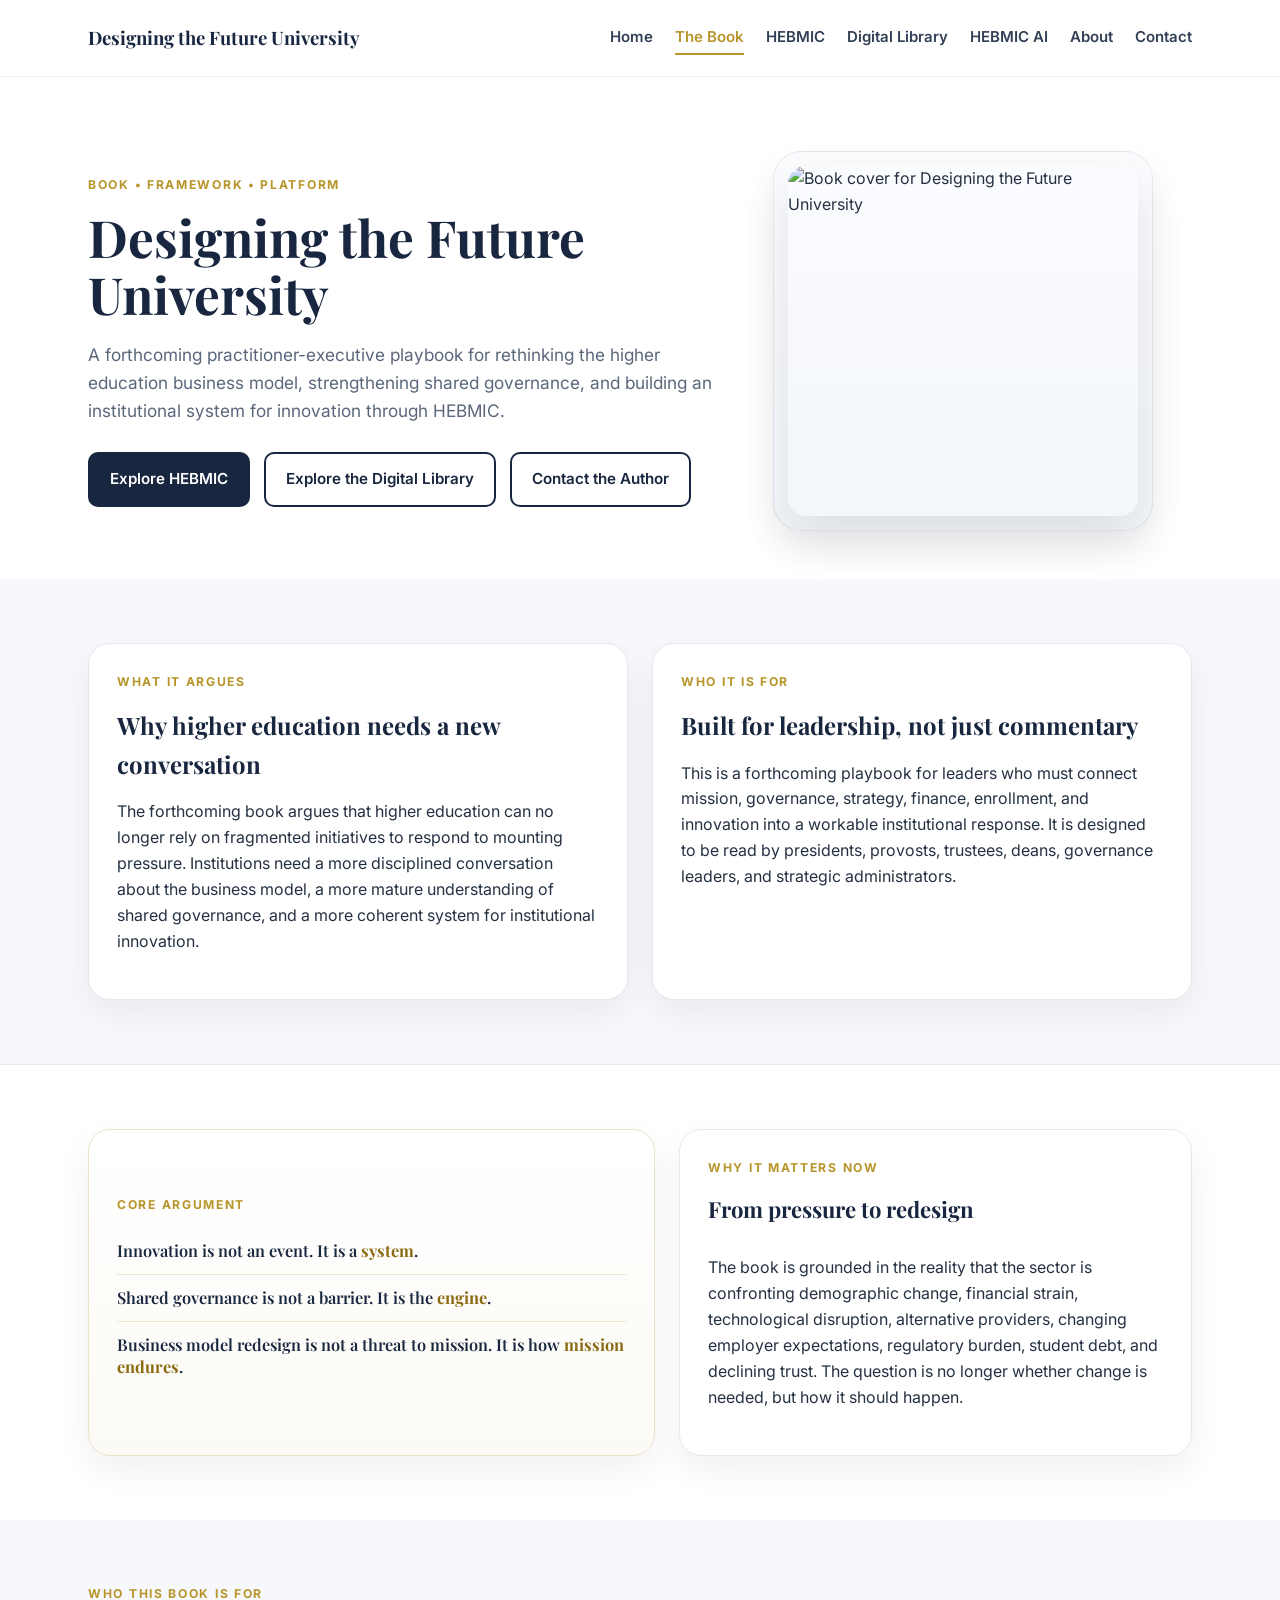
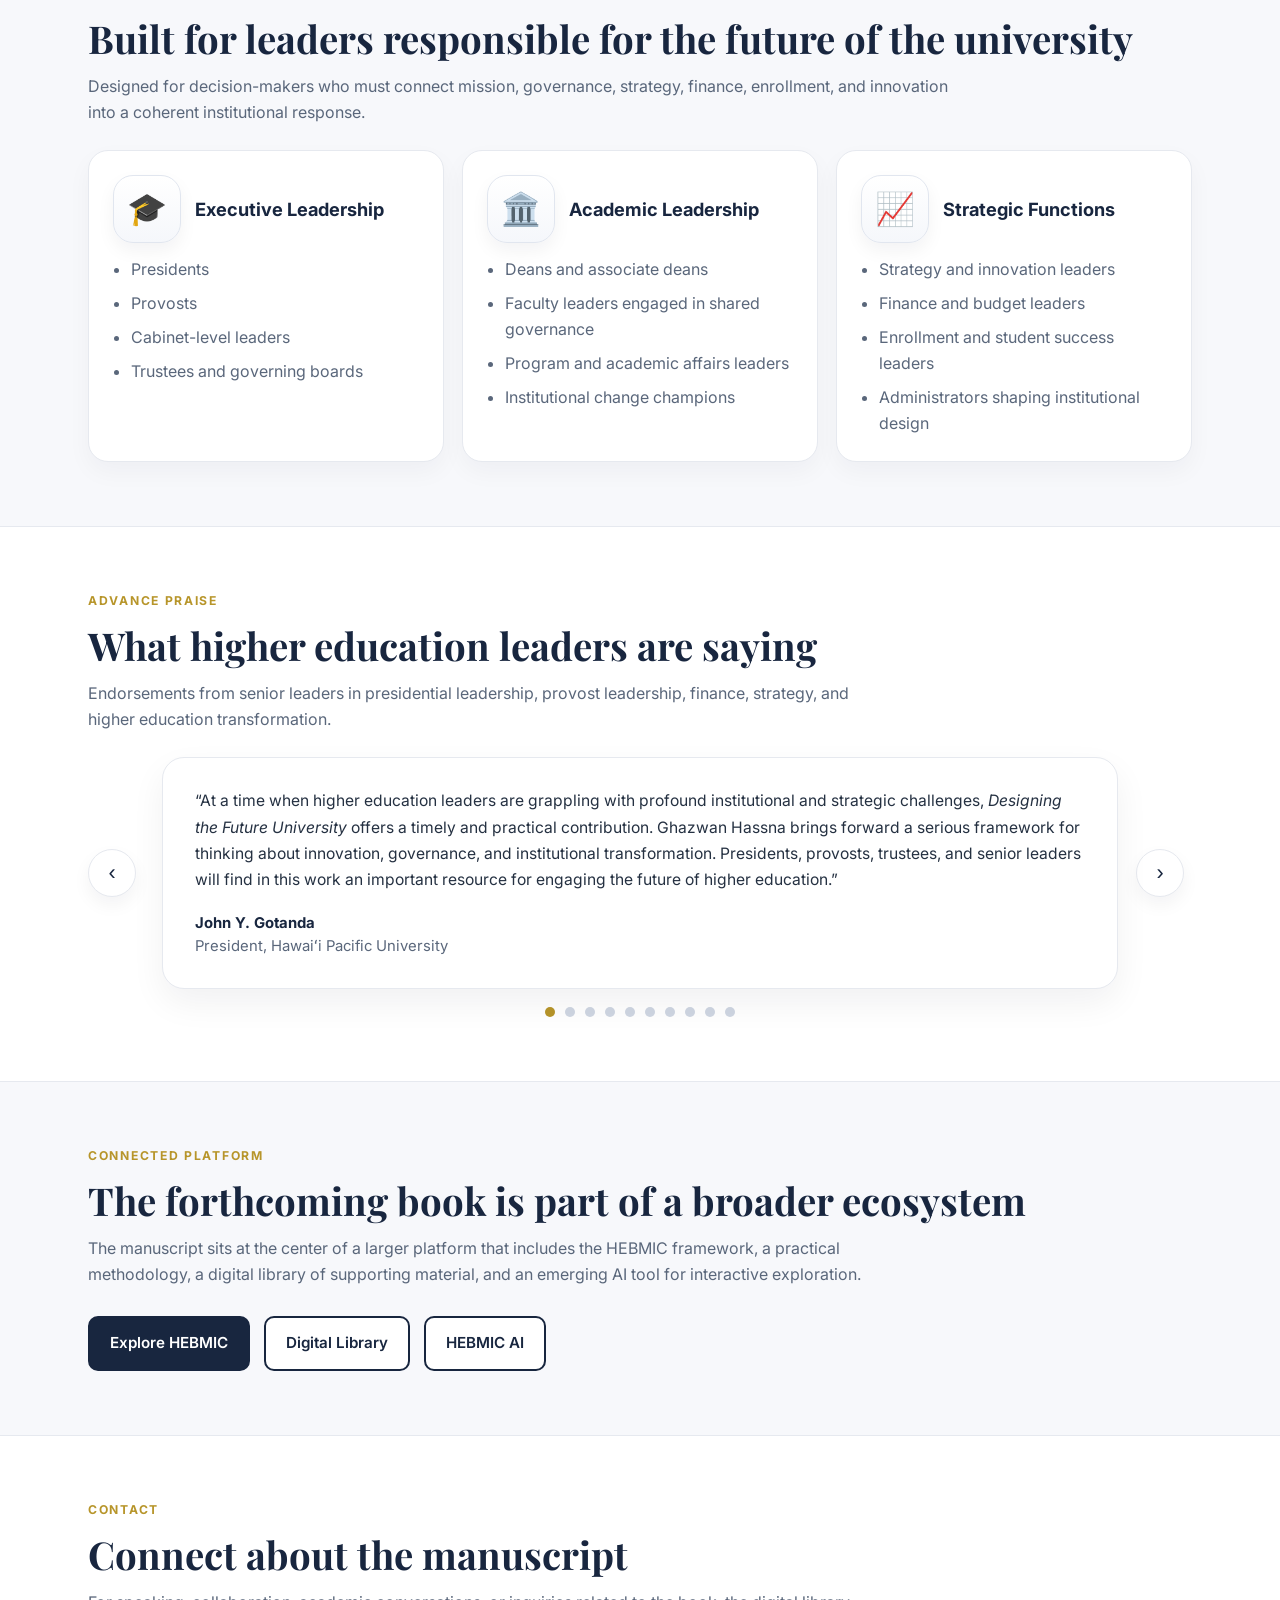
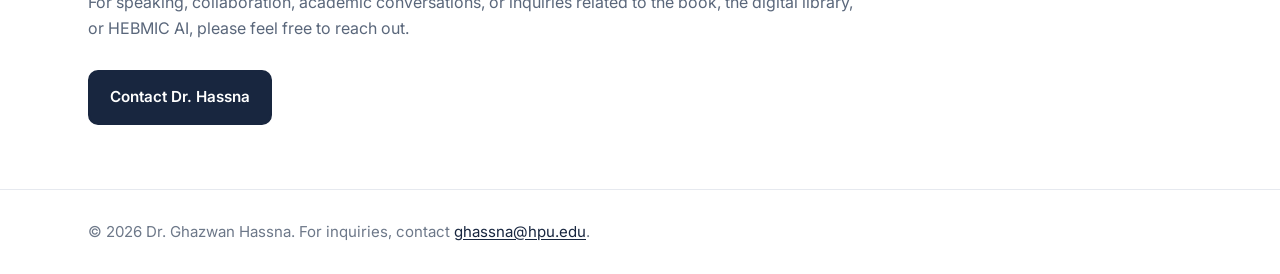
==== commit 3c6b0db1: "Update book.html" ====
--- a/book.html
+++ b/book.html
@@ -1,219 +1,204 @@
-<!DOCTYPE html>
-
-<html lang="en">
-<head>
-  <meta charset="UTF-8">
-  <meta name="viewport" content="width=device-width, initial-scale=1.0">
-  <title>HEBMIC | Designing the Future University</title>
-  <link rel="stylesheet" href="styles.css">
-
-  <!-- Google tag (gtag.js) -->
-
-  <script async src="https://www.googletagmanager.com/gtag/js?id=G-FE141B1GD9"></script>
-
-  <script>
-    window.dataLayer = window.dataLayer || [];
-    function gtag(){dataLayer.push(arguments);}
-    gtag('js', new Date());
-
-    gtag('config', 'G-FE141B1GD9');
-  </script>
-
-</head>
-<body>
-<header class="site-header">
-  <div class="container header-inner">
-    <a class="brand" href="index.html">Designing the Future University</a>
-    <nav class="nav">
-      <a href="index.html">Home</a>
-      <a href="book.html">The Book</a>
-      <a class="active" href="hebmic.html">HEBMIC</a>
-      <a href="digital-library.html">Digital Library</a>
-      <a href="hebmic-ai.html">HEBMIC AI</a>
-      <a href="about.html">About</a>
-      <a href="index.html#contact">Contact</a>
-    </nav>
+<!DOCTYPE html><html lang="en"><head><meta charset="UTF-8"><meta name="viewport" content="width=device-width, initial-scale=1.0"><title>The Book | Designing the Future University</title><link rel="stylesheet" href="styles.css">
+<!-- Google tag (gtag.js) -->
+<script async src="https://www.googletagmanager.com/gtag/js?id=G-FE141B1GD9"></script>
+<script>
+  window.dataLayer = window.dataLayer || [];
+  function gtag(){dataLayer.push(arguments);}
+  gtag('js', new Date());
+
+  gtag('config', 'G-FE141B1GD9');
+</script>
+</head><body>
+<header class="site-header"><div class="container header-inner"><a class="brand" href="index.html">Designing the Future University</a><nav class="nav"><a href="index.html">Home</a><a class="active" href="book.html">The Book</a><a href="hebmic.html">HEBMIC</a><a href="digital-library.html">Digital Library</a><a href="hebmic-ai.html">HEBMIC AI</a><a href="about.html">About</a><a href="index.html#contact">Contact</a></nav></div></header>
+<main>
+<section class="hero book-hero"><div class="container hero-grid"><div><div class="eyebrow">Book • Framework • Platform</div><h1>Designing the Future University</h1><p class="lead">A forthcoming practitioner-executive playbook for rethinking the higher education business model, strengthening shared governance, and building an institutional system for innovation through HEBMIC.</p><div class="button-row"><a class="btn btn-primary" href="hebmic.html">Explore HEBMIC</a><a class="btn btn-secondary" href="digital-library.html">Explore the Digital Library</a><a class="btn btn-secondary" href="#contact">Contact the Author</a></div></div><div class="hero-card"><img src="front-cover-crop.png" alt="Book cover for Designing the Future University"></div></div></section>
+<section class="section white"><div class="container content-grid"><article class="panel"><div class="eyebrow">What It Argues</div><h3>Why higher education needs a new conversation</h3><p>The forthcoming book argues that higher education can no longer rely on fragmented initiatives to respond to mounting pressure. Institutions need a more disciplined conversation about the business model, a more mature understanding of shared governance, and a more coherent system for institutional innovation.</p></article><article class="panel"><div class="eyebrow">Who It Is For</div><h3>Built for leadership, not just commentary</h3><p>This is a forthcoming playbook for leaders who must connect mission, governance, strategy, finance, enrollment, and innovation into a workable institutional response. It is designed to be read by presidents, provosts, trustees, deans, governance leaders, and strategic administrators.</p></article></div></section>
+<section class="section tinted divider-top"><div class="container book-thesis-grid"><article class="panel thesis-panel"><div class="eyebrow">Core Argument</div><div class="manifesto-lines"><div class="manifesto-line">Innovation is not an event. It is a <strong>system</strong>.</div><div class="manifesto-line">Shared governance is not a barrier. It is the <strong>engine</strong>.</div><div class="manifesto-line">Business model redesign is not a threat to mission. It is how <strong>mission endures</strong>.</div></div></article><article class="panel"><div class="eyebrow">Why It Matters Now</div><h3>From pressure to redesign</h3><p>The book is grounded in the reality that the sector is confronting demographic change, financial strain, technological disruption, alternative providers, changing employer expectations, regulatory burden, student debt, and declining trust. The question is no longer whether change is needed, but how it should happen.</p></article></div></section>
+
+
+<section class="section tinted audience-section" id="readership"><div class="container"><div class="eyebrow">Who This Book Is For</div><h2 class="section-title">Built for leaders responsible for the future of the university</h2><p class="section-intro">Designed for decision-makers who must connect mission, governance, strategy, finance, enrollment, and innovation into a coherent institutional response.</p><div class="audience-layout"><article class="audience-column"><div class="audience-head"><div class="audience-icon" aria-hidden="true">🎓</div><h3>Executive Leadership</h3></div><ul><li>Presidents</li><li>Provosts</li><li>Cabinet-level leaders</li><li>Trustees and governing boards</li></ul></article><article class="audience-column"><div class="audience-head"><div class="audience-icon" aria-hidden="true">🏛️</div><h3>Academic Leadership</h3></div><ul><li>Deans and associate deans</li><li>Faculty leaders engaged in shared governance</li><li>Program and academic affairs leaders</li><li>Institutional change champions</li></ul></article><article class="audience-column"><div class="audience-head"><div class="audience-icon" aria-hidden="true">📈</div><h3>Strategic Functions</h3></div><ul><li>Strategy and innovation leaders</li><li>Finance and budget leaders</li><li>Enrollment and student success leaders</li><li>Administrators shaping institutional design</li></ul></article></div></div></section>
+<section class="section white divider-top" id="book-endorsements">
+  <div class="container">
+    <div class="eyebrow">Advance Praise</div>
+    <h2 class="section-title">What higher education leaders are saying</h2>
+    <p class="section-intro">Endorsements from senior leaders in presidential leadership, provost leadership, finance, strategy, and higher education transformation.</p>
+
+    <style>
+      #book-endorsements .endorsement-slider{position:relative;width:100%;}
+      #book-endorsements .endorsement-shell{display:grid;grid-template-columns:56px minmax(0,1fr) 56px;align-items:center;gap:18px;}
+      #book-endorsements .endorsement-track{position:relative;width:100%;min-width:0;}
+      #book-endorsements .endorsement-slide{display:none;}
+      #book-endorsements .endorsement-slide.active{display:block;}
+      #book-endorsements .endorsement-panel{width:100%;background:#fff;border:1px solid var(--line);border-radius:22px;box-shadow:var(--shadow);padding:30px 32px;}
+      #book-endorsements .endorsement-quote{margin:0 0 18px;font-size:.98rem;line-height:1.68;color:var(--ink);}
+      #book-endorsements .endorsement-attrib{margin:0;font-size:.93rem;line-height:1.55;color:var(--muted);}
+      #book-endorsements .endorsement-attrib strong{color:var(--navy);}
+      #book-endorsements .endorsement-arrow{width:48px;height:48px;border-radius:50%;border:1px solid var(--line);background:#fff;color:var(--navy);font-size:1.35rem;cursor:pointer;box-shadow:0 8px 18px rgba(15,23,42,.05);display:flex;align-items:center;justify-content:center;}
+      #book-endorsements .endorsement-arrow:hover{background:var(--surface-alt);}
+      #book-endorsements .endorsement-meta{display:flex;justify-content:center;margin-top:18px;}
+      #book-endorsements .endorsement-dots{display:flex;align-items:center;justify-content:center;gap:10px;flex-wrap:wrap;}
+      #book-endorsements .endorsement-dot{width:10px;height:10px;border-radius:50%;border:none;background:#cfd6e2;cursor:pointer;padding:0;}
+      #book-endorsements .endorsement-dot.active{background:var(--gold);}
+      @media (max-width:720px){
+        #book-endorsements .endorsement-shell{grid-template-columns:44px minmax(0,1fr) 44px;gap:10px;}
+        #book-endorsements .endorsement-panel{padding:24px 20px;}
+        #book-endorsements .endorsement-quote{font-size:.96rem;}
+        #book-endorsements .endorsement-arrow{width:40px;height:40px;font-size:1.15rem;}
+      }
+    </style>
+
+    <div class="endorsement-slider" aria-label="Endorsements slider">
+      <div class="endorsement-shell">
+        <button class="endorsement-arrow endorsement-prev" type="button" aria-label="Previous endorsement">‹</button>
+        <div class="endorsement-track">
+          <article class="endorsement-slide active">
+            <div class="endorsement-panel">
+              <p class="endorsement-quote">“At a time when higher education leaders are grappling with profound institutional and strategic challenges, <em>Designing the Future University</em> offers a timely and practical contribution. Ghazwan Hassna brings forward a serious framework for thinking about innovation, governance, and institutional transformation. Presidents, provosts, trustees, and senior leaders will find in this work an important resource for engaging the future of higher education.”</p>
+              <p class="endorsement-attrib"><strong>John Y. Gotanda</strong><br>President, Hawaiʻi Pacific University</p>
+            </div>
+          </article>
+          <article class="endorsement-slide">
+            <div class="endorsement-panel">
+            <p class="endorsement-quote">“Institutions of higher learning are under pressures our predecessors could scarcely imagine. It is not merely the amplitude of change that is challenging higher education today, but the speed and consistency of the change is forcing us to rethink our approach and in fact, our very notion of what it is to be a university. In <em>Designing the Future University</em>, Dr. Hassna offers leaders throughout higher education an opportunity to reframe the challenges and the solutions before them to steer their institutions with greater confidence and fidelity through these tumultuous times.”</p>
+            <p class="endorsement-attrib"><strong>Lance Wilhelm</strong><br>Chairman, Board of Trustees, Hawai'i Pacific University</p>
+          </div>
+          </article>
+<article class="endorsement-slide">
+  <div class="endorsement-panel">
+    <p class="endorsement-quote">“As both an alumnus and a trustee, I care deeply about the future of higher education and the enduring mission of the institutions that shaped so many of us. The landscape is changing rapidly. Demographic shifts, evolving workforce demands, technological disruption, financial pressures, and changing student expectations are challenging long-held assumptions about how institutions operate and create value.</p>
+
+    <p class="endorsement-quote">What I appreciate about <em>Designing the Future University</em> is that Dr. Ghazwan Hassna does not simply describe these challenges. He offers a practical framework for addressing them. Through the Higher Education Business Model Innovation Compass (HEBMIC), he provides leaders and governing boards with a structured way to think about institutional sustainability, innovation, and mission stewardship. Equally important, he recognizes that meaningful change in higher education must be grounded in shared governance, transparency, and broad stakeholder engagement.</p>
+
+    <p class="endorsement-quote">This book is timely. At a time when higher education is being asked to rethink many of its traditional models, Dr. Hassna offers both a compelling vision and a practical roadmap for navigating the future with clarity, purpose, and confidence. I HIGHLY recommend!”</p>
+
+    <p class="endorsement-attrib"><strong>Christine Lanning</strong><br>Trustee, Hawai'i Pacific University</p>
   </div>
-</header>
-
-<main>
-  <section class="page-hero">
-    <div class="container page-hero-grid">
-      <div>
-        <div class="eyebrow">HEBMIC</div>
-        <h1>The Higher Education Business Model Innovation Compass</h1>
-        <p class="lead">HEBMIC is a governed operating system for helping colleges and universities diagnose pressure, map the current model, design credible pathways, secure legitimate approval, and implement innovation with discipline.</p>
-        <div class="button-row">
-          <a class="btn btn-primary" href="book.html">See the book</a>
-          <a class="btn btn-secondary" href="hebmic-ai.html">HEBMIC AI</a>
+</article>
+            
+          <article class="endorsement-slide">
+            <div class="endorsement-panel">
+              <p class="endorsement-quote">“From the perspective of institutional strategy and transformation, <em>Designing the Future University</em> is a timely and practical contribution to the challenges facing higher education today. Ghazwan Hassna offers a thoughtful framework for leaders working to rethink institutional models, navigate change responsibly, and align innovation with mission, governance, and long-term sustainability. This is a project that should be of interest to presidents, provosts, trustees, chief strategy officers, CFOs, and other senior leaders across higher education.”</p>
+              <p class="endorsement-attrib"><strong>Jennifer Walsh, PhD</strong><br>SVP of Strategic Initiatives and Chief Strategy Officer, Hawaiʻi Pacific University; Incoming President, William Peace University</p>
+            </div>
+          </article><article class="endorsement-slide">
+            <div class="endorsement-panel">
+              <p class="endorsement-quote">“<em>Designing the Future University</em> speaks directly to some of the most important challenges facing higher ed today. Dr. Hassna offers a thoughtful and practical framework for navigating institutional change in ways that align innovation with academic mission, shared governance, and long-term sustainability. This is a timely contribution for provosts and other academic leaders who prefer to be proactive rather than reactive as they work to shape the future of higher education.”</p>
+              <p class="endorsement-attrib"><strong>Brenda A. Jensen, PhD</strong><br>Acting Provost, Hawai'i Pacific University</p>
+            </div>
+          </article><article class="endorsement-slide">
+            <div class="endorsement-panel">
+              <p class="endorsement-quote">“As a relatively new CFO in higher education, I have found this work especially valuable in connecting financial realities with broader institutional strategy. Dr. Ghazwan Hassna reframes innovation not as episodic change, but as a disciplined, governed system tied to mission and financial sustainability. <em>Designing the Future University</em> offers a practical guide for leaders shaping the future of their institutions and is essential reading for presidents, provosts, CFOs, trustees, and senior educational leaders across the board.”</p>
+              <p class="endorsement-attrib"><strong>David LeNoir</strong><br>Chief Financial Officer, Hawaiʻi Pacific University</p>
+            </div>
+          </article><article class="endorsement-slide">
+            <div class="endorsement-panel">
+              <p class="endorsement-quote">“Arguably, American higher education is facing a level of disruption unseen in its history. Declining public confidence, rising costs, reduced government funding, and increased student expectations are placing intense pressure on the very survival of many institutions across the nation. Colleges and universities must embrace an evolving business model, introduce greater transparency across their campuses, and empower the full institutional community through shared governance in order to survive and thrive in the future.<br><br>In my experience, however, very few higher education leaders are equipped with the tools needed to address these challenges. That is why I find Dr. Ghazwan Hassna’s work so compelling and so important at this moment. At last, a comprehensive model and practical guide that can help leaders assess their current realities and develop strategic pathways for future success. These tools should be embraced by trustees, executive teams, and faculty leaders alike as part of a shared institutional effort.<br><br>Well done, Dr. Hassna. Your work is critical to helping American higher education overcome its current business challenges and continue creating bright futures for our students.”</p>
+              <p class="endorsement-attrib"><strong>David Kostecki</strong><br>Former Executive Vice President and Chief Financial Officer, Hawaiʻi Pacific University</p>
+            </div>
+          </article><article class="endorsement-slide">
+            <div class="endorsement-panel">
+              <p class="endorsement-quote">“<em>Designing the Future University</em> brings a much-needed business model lens to some of the most pressing challenges facing higher education today. Dr. Ghazwan Hassna makes a compelling case that institutional sustainability, innovation, and mission are not separate conversations, but deeply connected leadership responsibilities. Through the Higher Education Business Model Innovation Compass (HEBMIC), he offers a practical and well-structured framework for helping leaders diagnose pressures, rethink institutional models, and move from strategic reflection to governed action. This is a timely and distinctive contribution that will be especially valuable to presidents, provosts, trustees, business deans, and other senior leaders working to strengthen the future of higher education.”</p>
+              <p class="endorsement-attrib"><strong>William “Bill” Rhey, PhD</strong><br>Retired Graduate Dean, University of Tampa; Retired Business Dean, Chaminade University</p>
+            </div>
+          </article><article class="endorsement-slide">
+            <div class="endorsement-panel">
+              <p class="endorsement-quote">“Ghazwan Hassna is one of the most sophisticated analysts of big data in the academic world today, and has used his analytical skills to develop a practical and comprehensive response to challenges facing higher education. <em>Designing the Future University</em> is a smart and useful guide for senior leaders facing those challenges, and I highly recommend it.”</p>
+              <p class="endorsement-attrib"><strong>Susanne Woods, PhD</strong><br>Provost Emerita, Wheaton College (MA)</p>
+            </div>
+          </article><article class="endorsement-slide">
+            <div class="endorsement-panel">
+              <p class="endorsement-quote">“In <em>Designing the Future University</em>, Dr. Ghazwan Hassna delivers a clear and compelling framework for navigating the structural and strategic challenges facing higher education today. By integrating research, practical leadership models, and applied learning resources, he moves beyond theory to provide actionable guidance for institutional transformation. Particularly notable is the work’s integration of the HEBMIC framework, shared governance, and practical leadership tools that help institutions move from insight to governed action. This is an important contribution to the field and a valuable resource for presidents, trustees, provosts, and senior leaders committed to strengthening institutional resilience and long-term relevance.”</p>
+              <p class="endorsement-attrib"><strong>Jeffrey Blake Rich</strong><br>Vice President and Chief Marketing & Communications Officer, Hawaiʻi Pacific University</p>
+            </div>
+          </article>
         </div>
+        <button class="endorsement-arrow endorsement-next" type="button" aria-label="Next endorsement">›</button>
       </div>
-      <div class="framework-logo-left">
-        <img src="hebmic-logo.png" alt="HEBMIC logo">
+
+      <div class="endorsement-meta">
+        <div class="endorsement-dots" aria-label="Endorsement navigation"></div>
       </div>
     </div>
-  </section>
-
-  <section class="section">
-    <div class="container content-grid">
-      <article class="panel">
-        <div class="eyebrow">Design Principles</div>
-        <h3>How the framework is built</h3>
-        <p>HEBMIC is designed to be mission-aligned, governance-legitimate, cross-functional, evidence-informed, iterative, and practical. It is meant to help leaders talk about institutional change with greater clarity and discipline.</p>
-      </article>
-      <article class="panel">
-        <div class="eyebrow">What It Solves</div>
-        <h3>From fragmented efforts to governed innovation</h3>
-        <p>The framework addresses three recurring failures in the sector: business model blindness, governance misunderstood as delay, and innovation pursued without a system. HEBMIC provides a common language and sequence for working through all three.</p>
-      </article>
-    </div>
-  </section>
-
-  <section class="section soft divider-top">
-    <div class="container">
-      <div class="eyebrow">Methodology</div>
-      <h2 class="section-title">Five stages, with shared governance across all of them</h2>
-      <p class="section-intro">Shared governance is not a single step in HEBMIC. It is embedded across the entire process as the engine of legitimacy, alignment, trust, and durable implementation.</p>
-
-```
-  <div class="methodology-ring">
-    <div class="step">
-      <div class="step-num">1</div>
-      <h3>Diagnose</h3>
-      <p>Clarify challenges, urgency, and strategic implications.</p>
-    </div>
-    <div class="step">
-      <div class="step-num">2</div>
-      <h3>Map</h3>
-      <p>Make the as-is model visible and legible.</p>
-    </div>
-    <div class="step">
-      <div class="step-num">3</div>
-      <h3>Design</h3>
-      <p>Develop pathways, scenarios, and options.</p>
-    </div>
-    <div class="step">
-      <div class="step-num">4</div>
-      <h3>Roadmap &amp; Approval</h3>
-      <p>Sequence the work and move it through legitimate governance.</p>
-    </div>
-    <div class="step">
-      <div class="step-num">5</div>
-      <h3>Implement &amp; Scale</h3>
-      <p>Pilot, evaluate, refine, scale, or sunset initiatives.</p>
-    </div>
+
+    <script>
+      window.addEventListener('DOMContentLoaded', function () {
+        const section = document.getElementById('book-endorsements');
+        if (!section) return;
+
+        const slides = Array.from(section.querySelectorAll('.endorsement-slide'));
+        const dotsContainer = section.querySelector('.endorsement-dots');
+        const prev = section.querySelector('.endorsement-prev');
+        const next = section.querySelector('.endorsement-next');
+
+        if (!slides.length || !dotsContainer || !prev || !next) return;
+
+        let current = 0;
+        let timer = null;
+        const delay = 5000;
+
+        dotsContainer.innerHTML = '';
+
+        const dots = slides.map(function (_, i) {
+          const dot = document.createElement('button');
+          dot.className = 'endorsement-dot';
+          dot.type = 'button';
+          dot.setAttribute('aria-label', 'Show endorsement ' + (i + 1));
+
+          dot.addEventListener('click', function () {
+            showSlide(i);
+            startAuto();
+          });
+
+          dotsContainer.appendChild(dot);
+          return dot;
+        });
+
+        function showSlide(index) {
+          current = (index + slides.length) % slides.length;
+
+          slides.forEach(function (slide, i) {
+            slide.classList.toggle('active', i === current);
+          });
+
+          dots.forEach(function (dot, i) {
+            dot.classList.toggle('active', i === current);
+          });
+        }
+
+        function startAuto() {
+          stopAuto();
+          timer = window.setInterval(function () {
+            showSlide(current + 1);
+          }, delay);
+        }
+
+        function stopAuto() {
+          if (timer !== null) {
+            window.clearInterval(timer);
+            timer = null;
+          }
+        }
+
+        prev.addEventListener('click', function () {
+          showSlide(current - 1);
+          startAuto();
+        });
+
+        next.addEventListener('click', function () {
+          showSlide(current + 1);
+          startAuto();
+        });
+
+        section.addEventListener('mouseenter', stopAuto);
+        section.addEventListener('mouseleave', startAuto);
+
+        showSlide(0);
+        startAuto();
+      });
+    </script>
   </div>
-
-  <div class="methodology-center">
-    <div class="eyebrow">System G</div>
-    <h3 style="margin:0 0 8px;color:var(--navy);font-family:'Playfair Display',Georgia,serif;font-size:1.5rem;">Shared Governance Across All Five Stages</h3>
-    <p style="margin:0;color:var(--muted);">Legitimacy, participation, transparency, consultation, and decision clarity are not outside the framework. They are part of how the framework works.</p>
-  </div>
-</div>
-```
-
-  </section>
-
-  <section class="section divider-top hebmic-principles-section">
-    <div class="container">
-      <div class="eyebrow">Design Principles</div>
-      <h2 class="section-title">Six design principles of HEBMIC</h2>
-      <p class="section-intro">These principles shape how HEBMIC approaches innovation: mission-centered, shared in stewardship, informed by evidence, iterative in learning, transparent in process, and aligned with long-term institutional strategy.</p>
-
-```
-  <div class="principles-grid">
-    <article class="principle-card principle-card-1">
-      <div class="principle-head">
-        <div class="principle-icon" aria-hidden="true"><span class="material-symbols-outlined">explore</span></div>
-        <h3>Mission Fidelity</h3>
-      </div>
-      <p>Innovation must strengthen the academic mission and advance learning, equity, and societal impact.</p>
-    </article>
-
-    <article class="principle-card principle-card-2">
-      <div class="principle-head">
-        <div class="principle-icon" aria-hidden="true"><span class="material-symbols-outlined">handshake</span></div>
-        <h3>Shared Stewardship</h3>
-      </div>
-      <p>Innovation is a shared responsibility across faculty, staff, students, leadership, and the board.</p>
-    </article>
-
-    <article class="principle-card principle-card-3">
-      <div class="principle-head">
-        <div class="principle-icon" aria-hidden="true"><span class="material-symbols-outlined">query_stats</span></div>
-        <h3>Data-Informed Creativity</h3>
-      </div>
-      <p>Creativity is encouraged, but grounded in evidence, analytics, and business-model clarity.</p>
-    </article>
-
-    <article class="principle-card principle-card-4">
-      <div class="principle-head">
-        <div class="principle-icon" aria-hidden="true"><span class="material-symbols-outlined">autorenew</span></div>
-        <h3>Iterative Learning</h3>
-      </div>
-      <p>Innovation progresses through pilots, evaluation, and refinement—not one-time decisions.</p>
-    </article>
-
-    <article class="principle-card principle-card-5">
-      <div class="principle-head">
-        <div class="principle-icon" aria-hidden="true"><span class="material-symbols-outlined">fact_check</span></div>
-        <h3>Transparency &amp; Legitimacy</h3>
-      </div>
-      <p>Clear processes, communication, and governance engagement build trust and reduce resistance.</p>
-    </article>
-
-    <article class="principle-card principle-card-6">
-      <div class="principle-head">
-        <div class="principle-icon" aria-hidden="true"><span class="material-symbols-outlined">track_changes</span></div>
-        <h3>Strategic Alignment</h3>
-      </div>
-      <p>Every innovation must align with mission, market needs, financial sustainability, and governance principles.</p>
-    </article>
-  </div>
-</div>
-```
-
-  </section>
-
-  <section class="section divider-top hebmic-video-section">
-    <div class="container">
-      <div class="eyebrow">Featured Conversation</div>
-      <h2 class="section-title">A concise introduction to the HEBMIC framework</h2>
-      <p class="section-intro">This short conversation offers a practical overview of HEBMIC as a governed operating system for diagnosing pressures, designing pathways, and moving innovation through legitimate institutional process.</p>
-
-```
-  <div class="video-shell">
-    <iframe
-      src="https://www.youtube.com/embed/Nhz-rdSpG3s?start=45"
-      title="The Higher Education Business Model Innovation Compass | HEBMIC"
-      allow="accelerometer; autoplay; clipboard-write; encrypted-media; gyroscope; picture-in-picture; web-share"
-      allowfullscreen>
-    </iframe>
-  </div>
-
-  <div class="button-row hebmic-video-actions">
-    <a class="btn btn-secondary" href="digital-library.html">View more in the Digital Library</a>
-  </div>
-</div>
-```
-
-  </section>
-
-  <section class="section divider-top" id="contact">
-    <div class="container">
-      <div class="eyebrow">Explore Further</div>
-      <h2 class="section-title">Continue through the broader platform</h2>
-      <div class="button-row">
-        <a class="btn btn-primary" href="digital-library.html">Digital Library</a>
-        <a class="btn btn-secondary" href="hebmic-ai.html">HEBMIC AI</a>
-        <a class="btn btn-secondary" href="mailto:ghassna@hpu.edu">Contact</a>
-      </div>
-    </div>
-  </section>
-</main>
-
-<footer class="footer">
-  <div class="container">© 2026 Dr. Ghazwan Hassna. For inquiries, contact <a class="contact-link" href="mailto:ghassna@hpu.edu">ghassna@hpu.edu</a>.</div>
-</footer>
-</body>
-</html>
+</section>
+
+<section class="section divider-top"><div class="container"><div class="eyebrow">Connected Platform</div><h2 class="section-title">The forthcoming book is part of a broader ecosystem</h2><p class="section-intro">The manuscript sits at the center of a larger platform that includes the HEBMIC framework, a practical methodology, a digital library of supporting material, and an emerging AI tool for interactive exploration.</p><div class="button-row"><a class="btn btn-primary" href="hebmic.html">Explore HEBMIC</a><a class="btn btn-secondary" href="digital-library.html">Digital Library</a><a class="btn btn-secondary" href="hebmic-ai.html">HEBMIC AI</a></div></div></section>
+<section class="section soft divider-top" id="contact"><div class="container"><div class="eyebrow">Contact</div><h2 class="section-title">Connect about the manuscript</h2><p class="section-intro">For speaking, collaboration, academic conversations, or inquiries related to the book, the digital library, or HEBMIC AI, please feel free to reach out.</p><div class="button-row"><a class="btn btn-primary" href="mailto:ghassna@hpu.edu">Contact Dr. Hassna</a></div></div></section>
+</main><footer class="footer"><div class="container">© 2026 Dr. Ghazwan Hassna. For inquiries, contact <a class="contact-link" href="mailto:ghassna@hpu.edu">ghassna@hpu.edu</a>.</div></footer></body></html>
